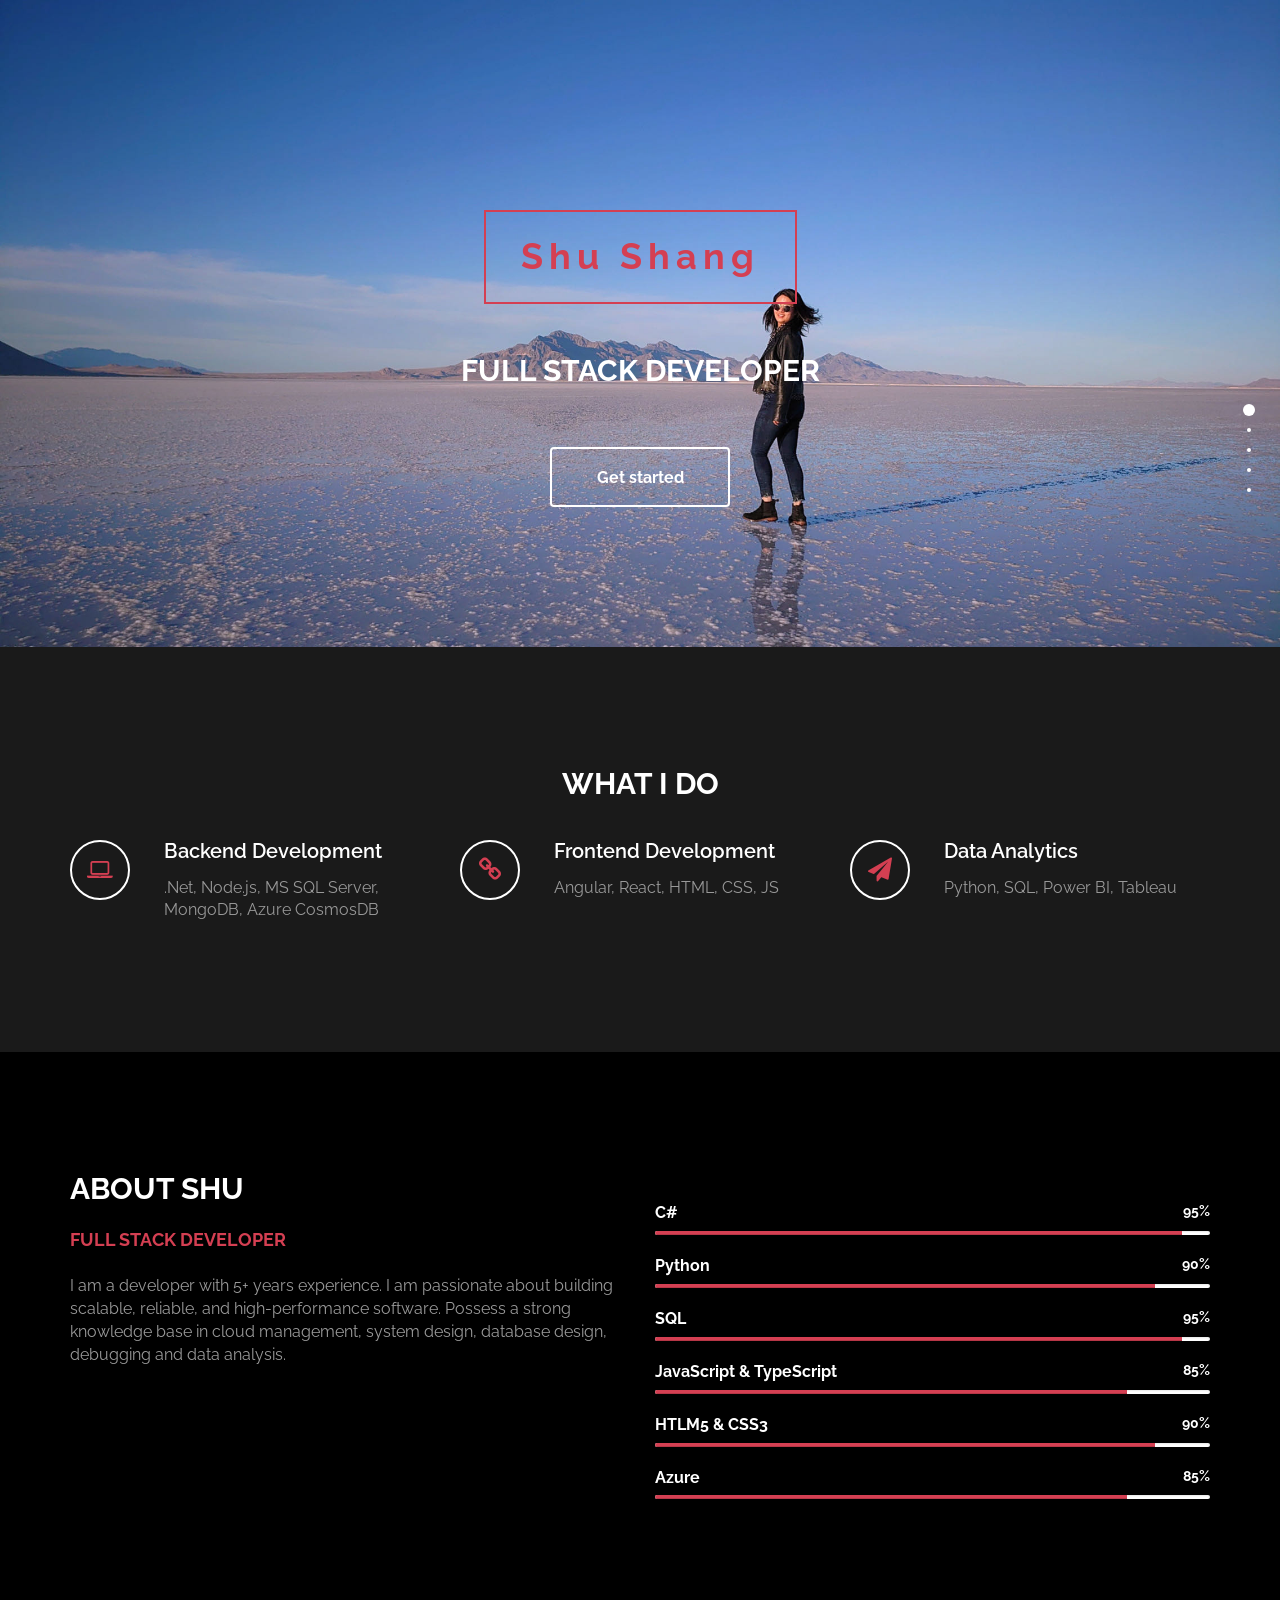
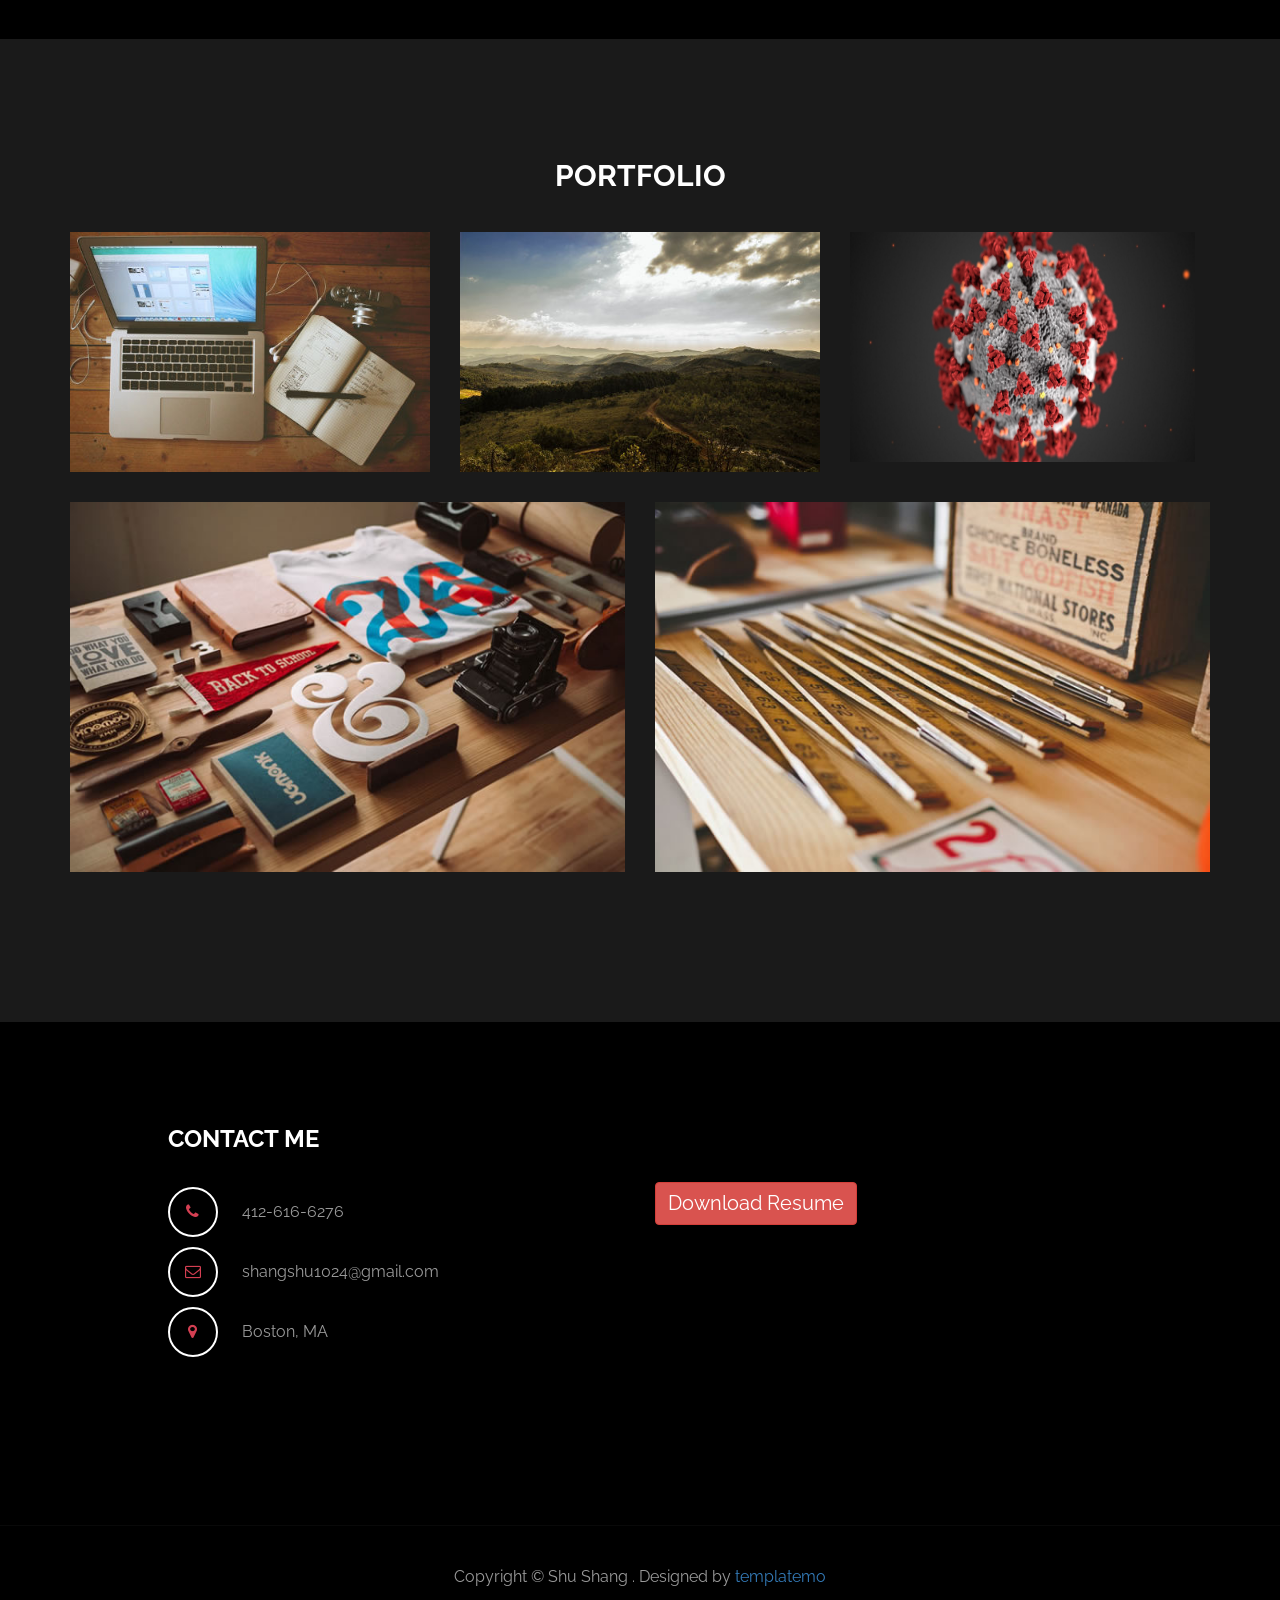
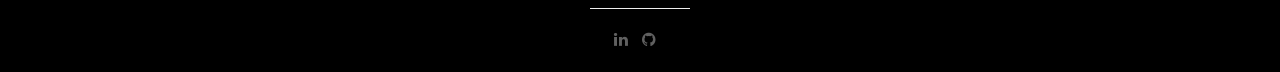
==== index.html @ 58c95263 "update" ====
<!DOCTYPE html>
<html lang="en">
	<head>
		<meta charset="utf-8">

		<title>Shu Shang</title>
		<meta name="keywords" content="">
		<meta name="description" content="">
        <meta name="author" content="templatemo">
        <!-- 
        Lavish HTML CSS Template
        https://templatemo.com/tm-458-lavish
        -->
        
		<meta http-equiv="X-UA-Compatible" content="IE=Edge">
		<meta http-equiv="Content-Type" content="text/html; charset=UTF-8" />
		<meta name="viewport" content="width=device-width, initial-scale=1">

		<!-- animate -->
		<link rel="stylesheet" href="css/animate.min.css">
		<!-- bootstrap -->
		<link rel="stylesheet" href="css/bootstrap.min.css">
		<!-- font-awesome -->
		<link rel="stylesheet" href="css/font-awesome.min.css">
		<!-- google font -->
		<link href='http://fonts.googleapis.com/css?family=Raleway:400,300,700,800' rel='stylesheet' type='text/css'>
		<!-- fullpage -->
		<link rel="stylesheet" href="css/jquery.fullPage.css">
		<!-- custom -->
		<link rel="stylesheet" href="css/templatemo-style.css">

	</head>
	<body>

	<div id="fullpage">

		<!-- start home -->
		<div id="home" class="section">
			<div class="container">
				<div class="row">
					<div class="col-md-2"></div>
					<div class="col-md-8 wow fadeIn" data-wow-delay="0.9s">
						<!-- <h3>Simple and E</h3> -->
						<h1>Shu Shang</h1>
						<h2 class="rotate">FULL STACK DEVELOPER, DATABASE DEVELOPER</h2>
						<!-- <p>Full Stack Developer with 5+ years experience. Possess a strong knowledge base in cloud management, system design, database design, debugging and data analysis.</p> -->
						<a href="#work" class="btn btn-default smoothScroll wow fadeInUp" data-wow-delay="1s">Get started</a>
					</div>
					<div class="col-md-2"></div>
				</div>
			</div>
		</div>
		<!-- end home -->

		<!-- start work -->
		<div id="work" class="section">
			<div class="container">
				<div class="row">
					<div class="col-md-12 wow bounce">
						<h2>WHAT I DO</h2>
					</div>
                </div>  
                
                <div class="row">
					<div class="col-md-4 col-xs-11 wow fadeInUp" data-wow-delay="0.6s">
						<div class="media">
							<div class="media-object media-left">
								<i class="fa fa-laptop"></i>
							</div>
							<div class="media-body">
								<h3 class="media-heading">Backend Development</h3>
								<p>.Net, Node.js, MS SQL Server, MongoDB, Azure CosmosDB</p>
							</div>
						</div>
					</div>
                    
					<div class="col-md-4 col-xs-11 wow fadeInUp" data-wow-delay="0.6s">
						<div class="media">
							<div class="media-object media-left">
								<i class="fa fa-link"></i>
							</div>
							<div class="media-body">
								<h3 class="media-heading">Frontend Development</h3>
								<p>Angular, React, HTML, CSS, JS</p>
							</div>
						</div>
					</div>
                    
					<div class="col-md-4 col-xs-11 wow fadeInUp" data-wow-delay="0.6s">
						<div class="media">
							<div class="media-object media-left">
								<i class="fa fa-paper-plane"></i>
							</div>
							<div class="media-body">
								<h3 class="media-heading">Data Analytics</h3>
								<p>Python, SQL, Power BI, Tableau</p>
							</div>
						</div>
					</div>
                    
				</div>
			</div>
		</div>
		<!-- end work -->

		<!-- start about -->
		<div id="about" class="section">
			<div class="container">
				<div class="row">
					<div class="col-md-6 col-xs-11 wow fadeInLeft" data-wow-delay="0.9s">
						<h2>ABOUT SHU</h2>
						<h4>FULL STACK DEVELOPER</h4>
						<p>I am a developer with 5+ years experience. I am passionate about building scalable, reliable, and high-performance software. Possess a strong knowledge base in cloud management, system design, database design, debugging and data analysis.</p>
						
					</div>
					<div class="col-md-6 col-xs-11 wow fadeInRight" data-wow-delay="0.9s">
						<span class="text-top">C# <small>95%</small></span>
							<div class="progress">
								<div class="progress-bar progress-bar-danger" role="progressbar" aria-valuenow="60" aria-valuemin="0" aria-valuemax="100" style="width: 95%;"></div>
							</div>
						<span>Python <small>90%</small></span>
							<div class="progress">
								<div class="progress-bar progress-bar-danger" role="progressbar" aria-valuenow="80" aria-valuemin="0" aria-valuemax="100" style="width: 90%;"></div>
							</div>
						<span>SQL <small>95%</small></span>
							<div class="progress">
								<div class="progress-bar progress-bar-danger" role="progressbar" aria-valuenow="60" aria-valuemin="0" aria-valuemax="100" style="width: 95%;"></div>
							</div>
						<span>JavaScript &AMP; TypeScript<small>85%</small></span>
						<div class="progress">
							<div class="progress-bar progress-bar-danger" role="progressbar" aria-valuenow="60" aria-valuemin="0" aria-valuemax="100" style="width: 85%;"></div>
						</div>
						<span>HTLM5 &AMP; CSS3 <small>90%</small></span>
							<div class="progress">
								<div class="progress-bar progress-bar-danger" role="progressbar" aria-valuenow="60" aria-valuemin="0" aria-valuemax="100" style="width: 90%;"></div>
							</div>
						<span>Azure <small>85%</small></span>
						<div class="progress">
							<div class="progress-bar progress-bar-danger" role="progressbar" aria-valuenow="60" aria-valuemin="0" aria-valuemax="100" style="width: 85%;"></div>
						</div>
					</div>
				</div>
			</div>
		</div>
		<!-- end about -->

		<!-- start portfolio -->
		<div id="portfolio" class="section">
		<div class="container">
			<div class="row">
				<div class="col-md-12">
					<h2 class="wow bounce">PORTFOLIO</h2>
				</div>
				<div class="col-md-4 col-xs-6 wow fadeIn" data-wow-delay="0.6s">
					<div class="portfolio-thumb">
						<img src="images/portfolio-img2.jpg" class="img-responsive" alt="portfolio img">
							<div class="portfolio-overlay">
								<h4>Food Order App</h4>
								<p class="des" style="color:black">A food order app for customers to order food and admins to process order.</p>
								<p class="des" style="color:black">Tech Stack: React, Express.js, MongoDB, Node.js, Azure</p>
								<a href="https://mango-stone-06196b30f.5.azurestaticapps.net" class="btn btn-default" target="_blank">Client</a>
								<a href="https://happy-smoke-05167d10f.5.azurestaticapps.net/" class="btn btn-default" target="_blank">Admin</a>
							</div>
					</div>
				</div>
				<div class="col-md-4 col-xs-6 wow fadeIn" data-wow-delay="0.6s">
					<div class="portfolio-thumb">
						<img src="images/portfolio-img1.jpg" class="img-responsive" alt="portfolio img">
							<div class="portfolio-overlay">
								<h4>Sales Management System</h4>
								<p class="des" style="color:black">A sales management portal helps you to manage customers, products and sales. </p>
								<p class="des" style="color:black">Tech Stack: React, Express.js, MongoDB, Node.js, Azure</p>
								<a href="https://witty-island-07597720f.5.azurestaticapps.net" class="btn btn-default" target="_blank">See details</a>
							</div>
					</div>
				</div>
	
				 <div class="col-md-4 col-xs-6 wow fadeIn" data-wow-delay="0.6s">
					<div class="portfolio-thumb">
						<img src="images/Covid-19.jpeg" class="img-responsive covid" alt="portfolio img">
							<div class="portfolio-overlay">
								<h4>Covid Data Tracker</h4>
								<p class="des" style="color:black">Tools: PowerBI, <a style="color:aqua" href="https://github.com/datasets/covid-19">Data Source</a></p>
								<a href="./Covid-19.html" class="btn btn-default" target="_blank">See details</a>
							</div>
					</div>
				</div>
				<div class="col-md-6 col-xs-6 wow fadeIn" data-wow-delay="0.6s">
					<div class="portfolio-thumb">
						<img src="images/portfolio-img4.jpg" class="img-responsive" alt="portfolio img">
							<div class="portfolio-overlay">
								<h4>Air Quality</h4>
								<p class="des" style="color:black">Using JavaScript to create choropleth map to show air quality in different states</p>
								<a href="./AQI.html" class="btn btn-default" target="_blank">See details</a>
							</div>
					</div>
				</div>
				<div class="col-md-6 col-xs-6 wow fadeIn" data-wow-delay="0.6s">
					<div class="portfolio-thumb">
						<img src="images/portfolio-img5.jpg" class="img-responsive" alt="portfolio img">
							<div class="portfolio-overlay">
								<h4>Other Projects</h4>
								<p class="des" style="color:black">Other projects I do at my free time</p>
								<a href="https://github.com/sshang1995" class="btn btn-default" target="_blank">See details</a>
							</div>
					</div>
				</div>
			</div>
		</div>
	</div>
	<!-- end portfolio -->

		<!-- start contact -->
		<div id="contact" class="section">
			<div class="container">
				<div class="row">
					<div class="col-lg-5 col-lg-offset-1 col-md-6 wow fadeInUp" data-wow-delay="0.6s">
						<address>
							<p class="contact-title">CONTACT ME</p>
							<p><i class="fa fa-phone"></i> 412-616-6276</p>
							<p><i class="fa fa-envelope-o"></i> shangshu1024@gmail.com</p>
							<p><i class="fa fa-map-marker"></i> Boston, MA</p>
						</address>
					</div>
					<div class="col-lg-6 col-md-6 col-xs-10 wow fadeInUp" data-wow-delay="0.6s">
						
						<a href="/images/ShuResume2024.pdf" class="btn btn-danger resume" target="_blank">Download Resume</a>
						
						<!-- <a href="/images/myw3schoolsimage.jpg" download="w3logo"></a> -->
						<!-- <form role="form" method="post" action="#">
							<input name="name" type="text" class="form-control" id="name" placeholder="Your Name">
							<input name="email" type="email" class="form-control" id="email" placeholder="Your Email">
							<textarea name="message" rows="5" class="form-control" id="message" placeholder="Your Message"></textarea>
							<input name="send" type="submit" class="form-control" id="send" value="SEND ME">
						</form> -->
					</div>
					<div class="col-md-1 col-sm-1"></div>
				</div>
			</div>
		</div>
		<!-- end contact -->

		<!-- start footer -->
		<footer>
			<div class="container">
				<div class="row">
					<div class="col-md-12 wow fadeIn" data-wow-delay="0.9s">
						<p>Copyright &copy; Shu Shang
                        
                        . Designed by <a rel="nofollow noopener" href="https://templatemo.com">templatemo</a></p>
						<hr>
						<ul class="social-icon">
							<li><a href="https://www.linkedin.com/in/shu-shang/" class="fa fa-linkedin"></a></li>
							<li><a href="https://github.com/sshang1995" class="fa fa-github"></a></li>
					
						</ul>
					</div>
				</div>
			</div>
		</footer>
		<!-- end footer -->

	</div>

		<!-- jQuery -->
		<script src="js/jquery.js"></script>
		<!-- bootstrap -->
		<script src="js/bootstrap.min.js"></script>
		<!-- fullpage -->
		<script src="js/jquery.fullPage.js"></script>
		<!-- smoothScroll -->
		<script src="js/smoothscroll.js"></script>
		<!-- wow -->
		<script src="js/wow.min.js"></script>
		<!-- text rotater -->
		<script src="js/jquery.simple-text-rotator.js"></script>
		<!-- custom -->
		<script src="js/custom.js"></script>

	</body>
</html>
---- css/templatemo-style.css ----
/*

Lavish HTML CSS Template

https://templatemo.com/tm-458-lavish
		
*/

body
{
	background: #000000;
	color: #999;
	font-family: 'Raleway', sans-serif;
	font-size: 16px;
	font-weight: 400;
}

/* start all section */
#home,
#home .fp-slide,
#home .fp-tableCell,

#work,
#work .fp-slide,
#work .fp-tableCell,

#about,
#about .fp-slide,
#about .fp-tableCell,

#contact,
#contact .fp-slide,
#contact .fp-tableCell,

#portfolio,
#portfolio .fp-slide,
#portfolio .fp-tableCell,

footer,
footer .fp-slide,
footer .fp-tableCell
{
    height: auto !important;
}

/* end all section */

/* start all heading */
h1,h2,h3,h4,h5
    {
        color: #ffffff;
        font-weight: bold;
    }
/* end all heading */

/* start all section */
#work, #about, #portfolio, #contact
    {
        padding-top: 100px;
        padding-bottom: 120px;
    }
/* end all section */

.resume{
    font-size:20px;
    margin-top:60px;
}
/* start simpletextrotator */
.rotating {
  display: inline-block;
  -webkit-transform-style: preserve-3d;
  -moz-transform-style: preserve-3d;
  -ms-transform-style: preserve-3d;
  -o-transform-style: preserve-3d;
  transform-style: preserve-3d;
  -webkit-transform: rotateX(0) rotateY(0) rotateZ(0);
  -moz-transform: rotateX(0) rotateY(0) rotateZ(0);
  -ms-transform: rotateX(0) rotateY(0) rotateZ(0);
  -o-transform: rotateX(0) rotateY(0) rotateZ(0);
  transform: rotateX(0) rotateY(0) rotateZ(0);
  -webkit-transition: 0.5s;
  -moz-transition: 0.5s;
  -ms-transition: 0.5s;
  -o-transition: 0.5s;
  transition: 0.5s;
  -webkit-transform-origin-x: 50%;
}

.rotating.flip {
  position: relative;
}

.rotating .front, .rotating .back {
  left: 0;
  top: 0;
  -webkit-backface-visibility: hidden;
  -moz-backface-visibility: hidden;
  -ms-backface-visibility: hidden;
  -o-backface-visibility: hidden;
  backface-visibility: hidden;
}

.rotating .front {
  position: absolute;
  display: inline-block;
  -webkit-transform: translate3d(0,0,1px);
  -moz-transform: translate3d(0,0,1px);
  -ms-transform: translate3d(0,0,1px);
  -o-transform: translate3d(0,0,1px);
  transform: translate3d(0,0,1px);
}

.rotating.flip .front {
  z-index: 1;
}

.rotating .back {
  display: block;
  opacity: 0;
}

.rotating.spin {
  -webkit-transform: rotate(360deg) scale(0);
  -moz-transform: rotate(360deg) scale(0);
  -ms-transform: rotate(360deg) scale(0);
  -o-transform: rotate(360deg) scale(0);
  transform: rotate(360deg) scale(0);
}

.rotating.flip .back {
  z-index: 2;
  display: block;
  opacity: 1;
  
  -webkit-transform: rotateY(180deg) translate3d(0,0,0);
  -moz-transform: rotateY(180deg) translate3d(0,0,0);
  -ms-transform: rotateY(180deg) translate3d(0,0,0);
  -o-transform: rotateY(180deg) translate3d(0,0,0);
  transform: rotateY(180deg) translate3d(0,0,0);
}

.rotating.flip.up .back {
  -webkit-transform: rotateX(180deg) translate3d(0,0,0);
  -moz-transform: rotateX(180deg) translate3d(0,0,0);
  -ms-transform: rotateX(180deg) translate3d(0,0,0);
  -o-transform: rotateX(180deg) translate3d(0,0,0);
  transform: rotateX(180deg) translate3d(0,0,0);
}

.rotating.flip.cube .front {
  -webkit-transform: translate3d(0,0,100px) scale(0.9,0.9);
  -moz-transform: translate3d(0,0,100px) scale(0.85,0.85);
  -ms-transform: translate3d(0,0,100px) scale(0.85,0.85);
  -o-transform: translate3d(0,0,100px) scale(0.85,0.85);
  transform: translate3d(0,0,100px) scale(0.85,0.85);
}

.rotating.flip.cube .back {
  -webkit-transform: rotateY(180deg) translate3d(0,0,100px) scale(0.9,0.9);
  -moz-transform: rotateY(180deg) translate3d(0,0,100px) scale(0.85,0.85);
  -ms-transform: rotateY(180deg) translate3d(0,0,100px) scale(0.85,0.85);
  -o-transform: rotateY(180deg) translate3d(0,0,100px) scale(0.85,0.85);
  transform: rotateY(180deg) translate3d(0,0,100px) scale(0.85,0.85);
}

.rotating.flip.cube.up .back {
  -webkit-transform: rotateX(180deg) translate3d(0,0,100px) scale(0.9,0.9);
  -moz-transform: rotateX(180deg) translate3d(0,0,100px) scale(0.85,0.85);
  -ms-transform: rotateX(180deg) translate3d(0,0,100px) scale(0.85,0.85);
  -o-transform: rotateX(180deg) translate3d(0,0,100px) scale(0.85,0.85);
  transform: rotateX(180deg) translate3d(0,0,100px) scale(0.85,0.85);
}
/* end simpletextrotator */

/* start home */       
#home
	{
        background: url('../images/home-bg.jpg');
        background-size: cover;
        background-repeat: no-repeat;
        padding-top: 180px;
        padding-bottom: 140px;
        text-align: center;
	}

#home h1
    {
        border: 2px solid #D43F52;
        color: #D43F52;
        display: inline-block;
        letter-spacing: 6px;
        padding: 25px 35px;
        margin: 30px 0;
    }
#home h2
    {
        padding-bottom: 10px;
    }
#home .btn
    {
        background: transparent;
        border: 2px solid #ffffff;
        color: #ffffff;
        font-size: 16px;
        font-weight: bold;
        width: 180px;
        height: 60px;
        margin-top: 40px;
        padding-top: 18px;
        transition: all 0.4s ease-in-out;
    }
#home .btn:hover
    {
        background: #D43F52;
        border-color: transparent;
    }
/* end home */

/* start work */
#work
    {
        background: #1a1a1a;
    }
#work h2
    {
        text-align: center;
    }

#work .media
    {
      margin-top: 30px;
    }
	
#work .media .fa
    {
        border: 2px solid #ffffff;
        border-radius: 50%;
        color: #D43F52;
        font-size: 24px;
        margin-right: 24px;
        width: 60px;
        height: 60px;
        line-height: 55px;
        text-align: center;
        vertical-align: middle;
        transition: all 0.4s ease-in;
    }
#work .media .fa:hover
    {
        background: #ffffff;
        cursor: pointer;
    }
#work .media .media-heading
    {
        font-weight: 600;
        font-size: 20px;
        padding-bottom: 10px;
    }
/* end work */

/* start about */
#about h4
    {
        padding: 15px 0;
		color: #D43F52;
    }
#about .progress
    {
        border-radius: 4px;
        background: #ffffff;
        height: 4px;
    }
#about .progress .progress-bar-danger
    {
        background: #D43F52;
    }
#about .text-top
    {
        padding-top: 50px;
    }
#about span
    {
        color: #ffffff;
        font-weight: bold;
        display: block;
        padding-bottom: 6px;
    }
#about small
    {
        font-weight: bold;
        float: right;
    }
/* end about */

/* start portfolio */
#portfolio
    {
        background: #1a1a1a;
        text-align: center;
    }
#portfolio h2
    {
        padding-bottom: 30px;
    }
#portfolio .portfolio-thumb
    {
        overflow: hidden;
        position: relative;
        margin-bottom: 30px;
    }
#portfolio .portfolio-thumb .portfolio-overlay
    {
        background: #D43F52;
        top: 0;
        left: 0;
        right: 0;
        bottom: 0;
        opacity: 0;
        width: 100%;
        height: 100%;
        position: absolute;
        padding-top: 10px;
        transition: all 0.4s ease-in-out;
    }
#portfolio .portfolio-thumb:hover .portfolio-overlay
    {
        cursor: pointer;
        opacity: 0.8;
        transform: scale(0.9);
    }

.portfolio-overlay p{
    width:90%;
    margin-left:5%;
}   
/* end portfolio */

/* start contact */

#contact address
    {
      padding-bottom: 18px;
    }
	
#contact .contact-title
    {
		font-size: 24px;
		font-weight: bold;
        padding-bottom: 20px;
		color: #ffffff;
    }
#contact .fa
    {
        border: 2px solid #ffffff;
        border-radius: 50%;
        color: #D43F52;
        width: 50px;
        height: 50px;
        line-height: 45px;
        text-align: center;
        margin-right: 20px;
    }
#contact .form-control
    {
        background: transparent;
        border: 2px solid #999;
        border-radius: 0;
        box-shadow: none;
        color: #ffffff;
        margin-bottom: 20px;
    }
#contact input
    {
        height: 50px;
    }
#contact input[type="submit"]
    {
        background: #D43F52;
        border: 2px solid transparent;
        color: #ffffff;
        font-weight: bold;
        transition: all 0.4s ease-in-out;
    }
#contact input[type="submit"]:hover
    {
        background: #ffffff;
        color: #D43F52;
    }
/* end contact */

/* start footer */
footer
    {
        border-top: 1px solid #090909;
        text-align: center;
        padding-top: 40px;
        padding-bottom: 20px;
    }
footer hr
    {
        width: 100px;
    }
/* end footer */

/* start social icon */
.social-icon
    {
        position: relative;
        padding: 0;
        margin: 0;
    }
.social-icon li
    {
        display: inline-block;
        list-style: none;
    }
.social-icon li a
    {
        border-radius: 50%;
        color: #606060;
        text-decoration: none;
        transition: all 0.4s ease-in-out;
        text-align: center;
        margin-right: 10px;
    }
.social-icon li a:hover
    {
        color: #D43F52;
    }


.covid{
    width:345px;
    height:230px;  
}

@media(max-width: 1024px){
 #home{
    background: url('../images/home-bg.jpg');
    background-size:contain;
    text-align: center;
    background-repeat: no-repeat;
} 
.covid{
    width:auto;
    height:auto;  
}
.des{
    display: none;
}
}

/* end social icon */
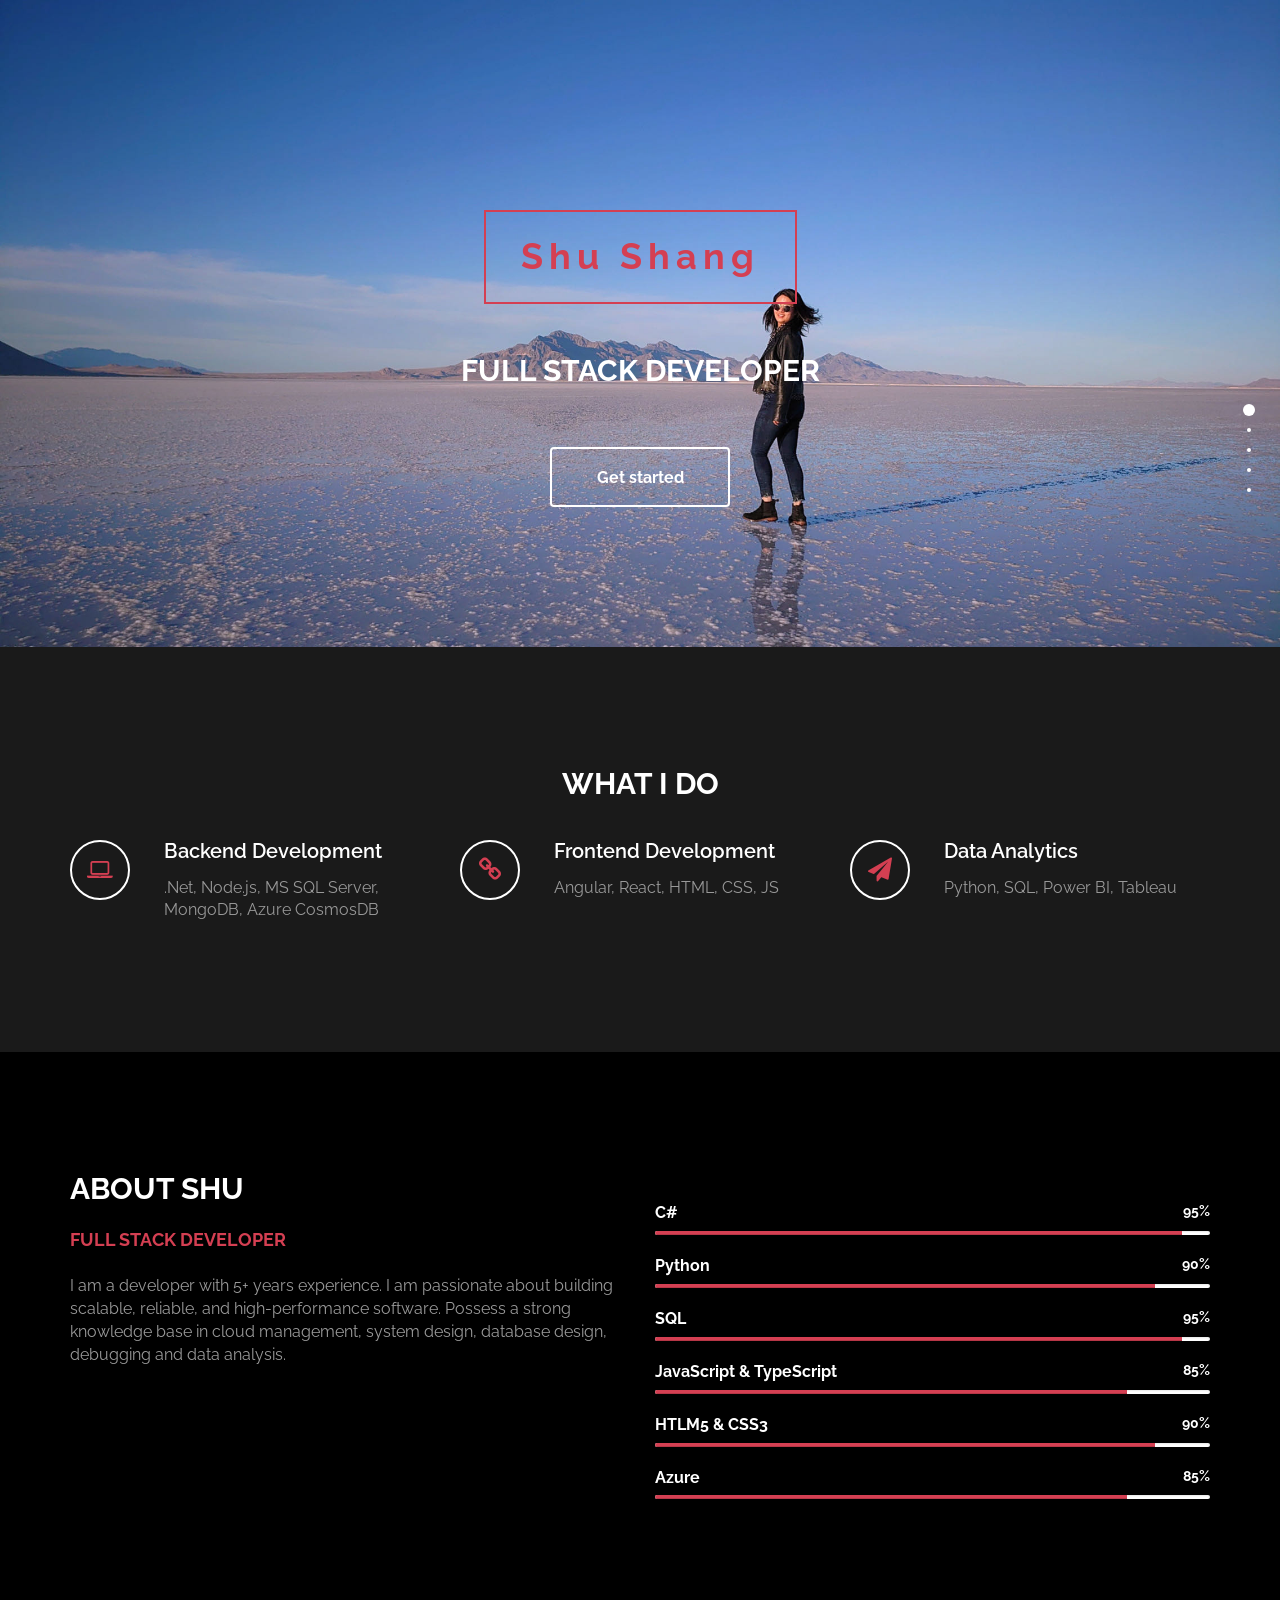
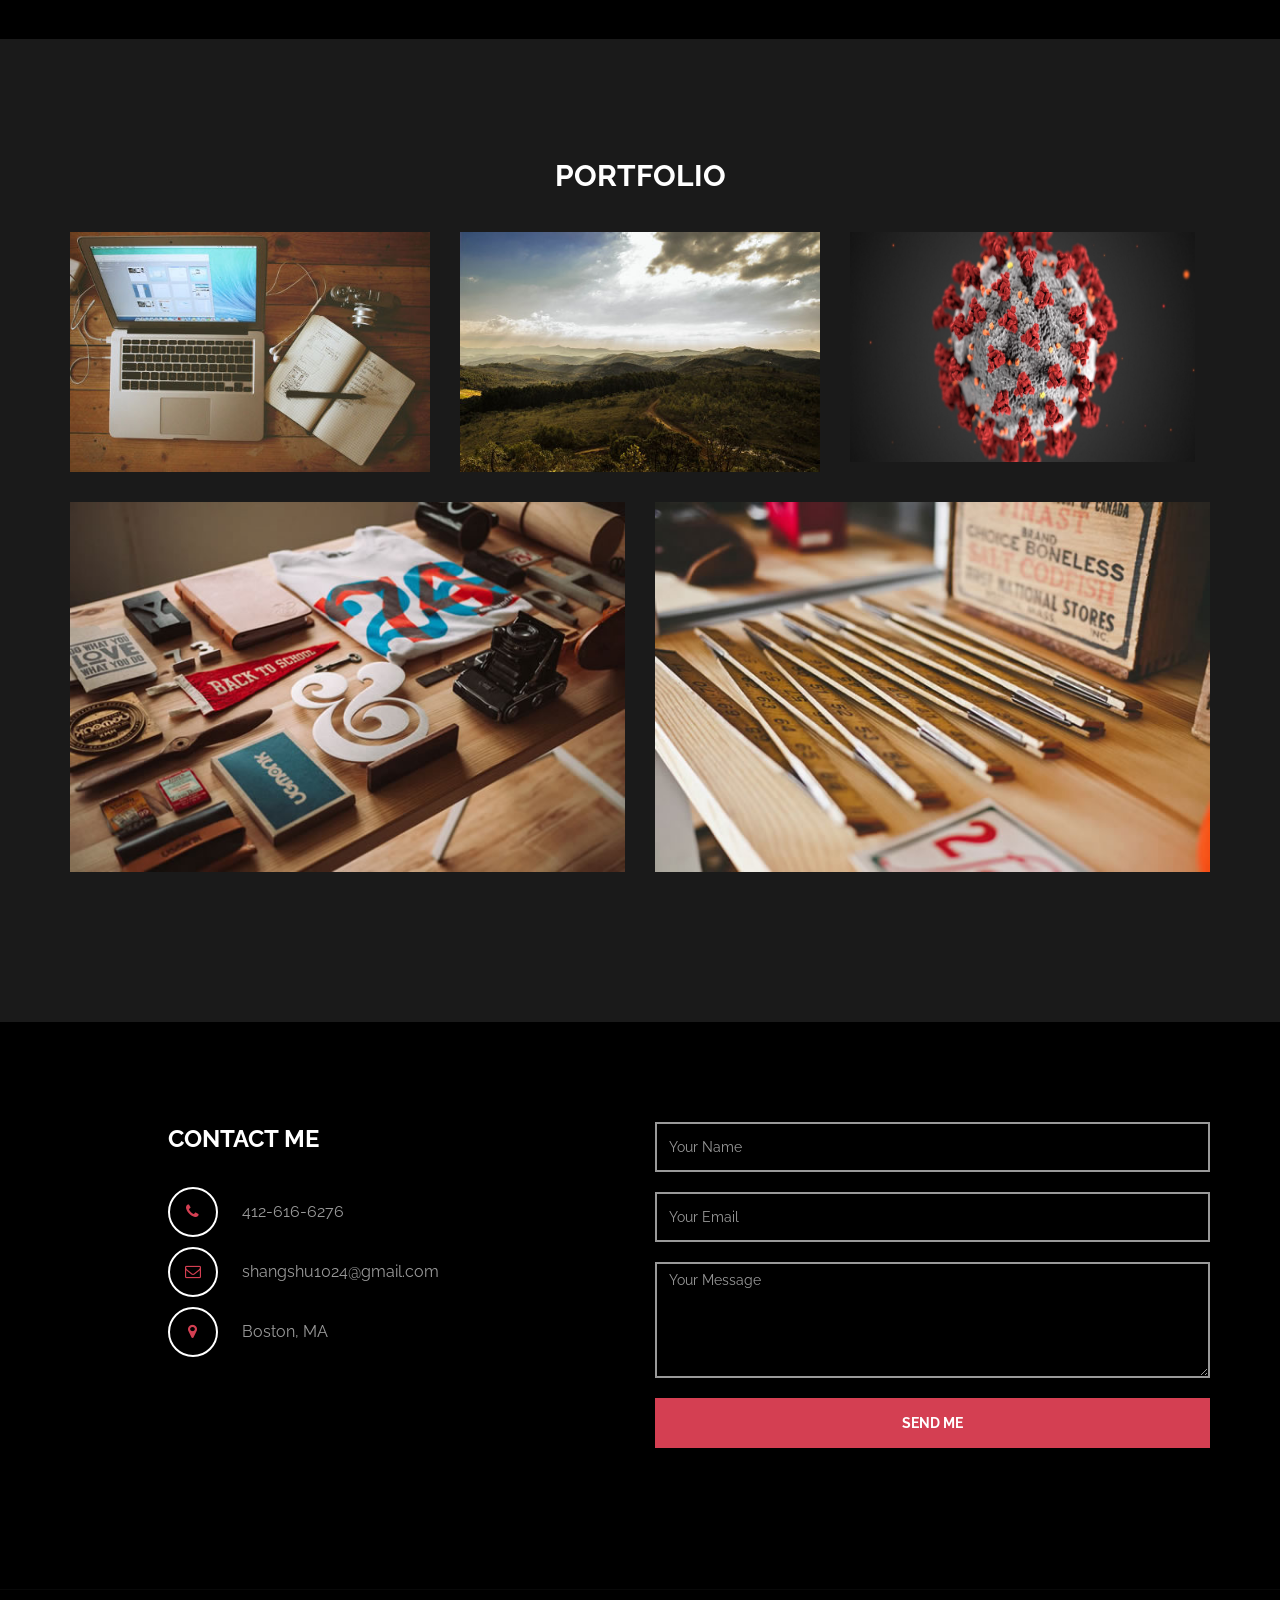
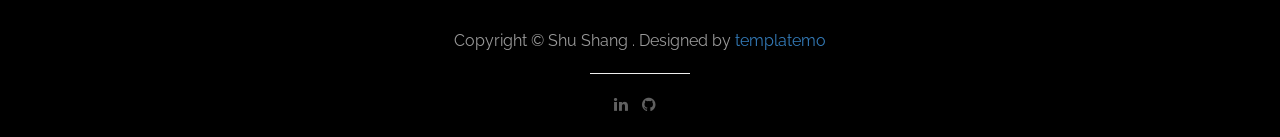
==== commit b3eeb133: "update" ====
--- a/index.html
+++ b/index.html
@@ -224,15 +224,15 @@
 					</div>
 					<div class="col-lg-6 col-md-6 col-xs-10 wow fadeInUp" data-wow-delay="0.6s">
 						
-						<a href="/images/ShuResume2024.pdf" class="btn btn-danger resume" target="_blank">Download Resume</a>
-						
-						<!-- <a href="/images/myw3schoolsimage.jpg" download="w3logo"></a> -->
-						<!-- <form role="form" method="post" action="#">
+						<!-- <a href="/images/ShuResume2024.pdf" class="btn btn-danger resume" target="_blank">Download Resume</a> -->
+						
+						
+						<form role="form" method="post" action="#">
 							<input name="name" type="text" class="form-control" id="name" placeholder="Your Name">
 							<input name="email" type="email" class="form-control" id="email" placeholder="Your Email">
 							<textarea name="message" rows="5" class="form-control" id="message" placeholder="Your Message"></textarea>
 							<input name="send" type="submit" class="form-control" id="send" value="SEND ME">
-						</form> -->
+						</form>
 					</div>
 					<div class="col-md-1 col-sm-1"></div>
 				</div>
--- a/css/templatemo-style.css
+++ b/css/templatemo-style.css
@@ -435,12 +435,7 @@
 }
 
 @media(max-width: 1024px){
- #home{
-    background: url('../images/home-bg.jpg');
-    background-size:contain;
-    text-align: center;
-    background-repeat: no-repeat;
-} 
+ 
 .covid{
     width:auto;
     height:auto;  
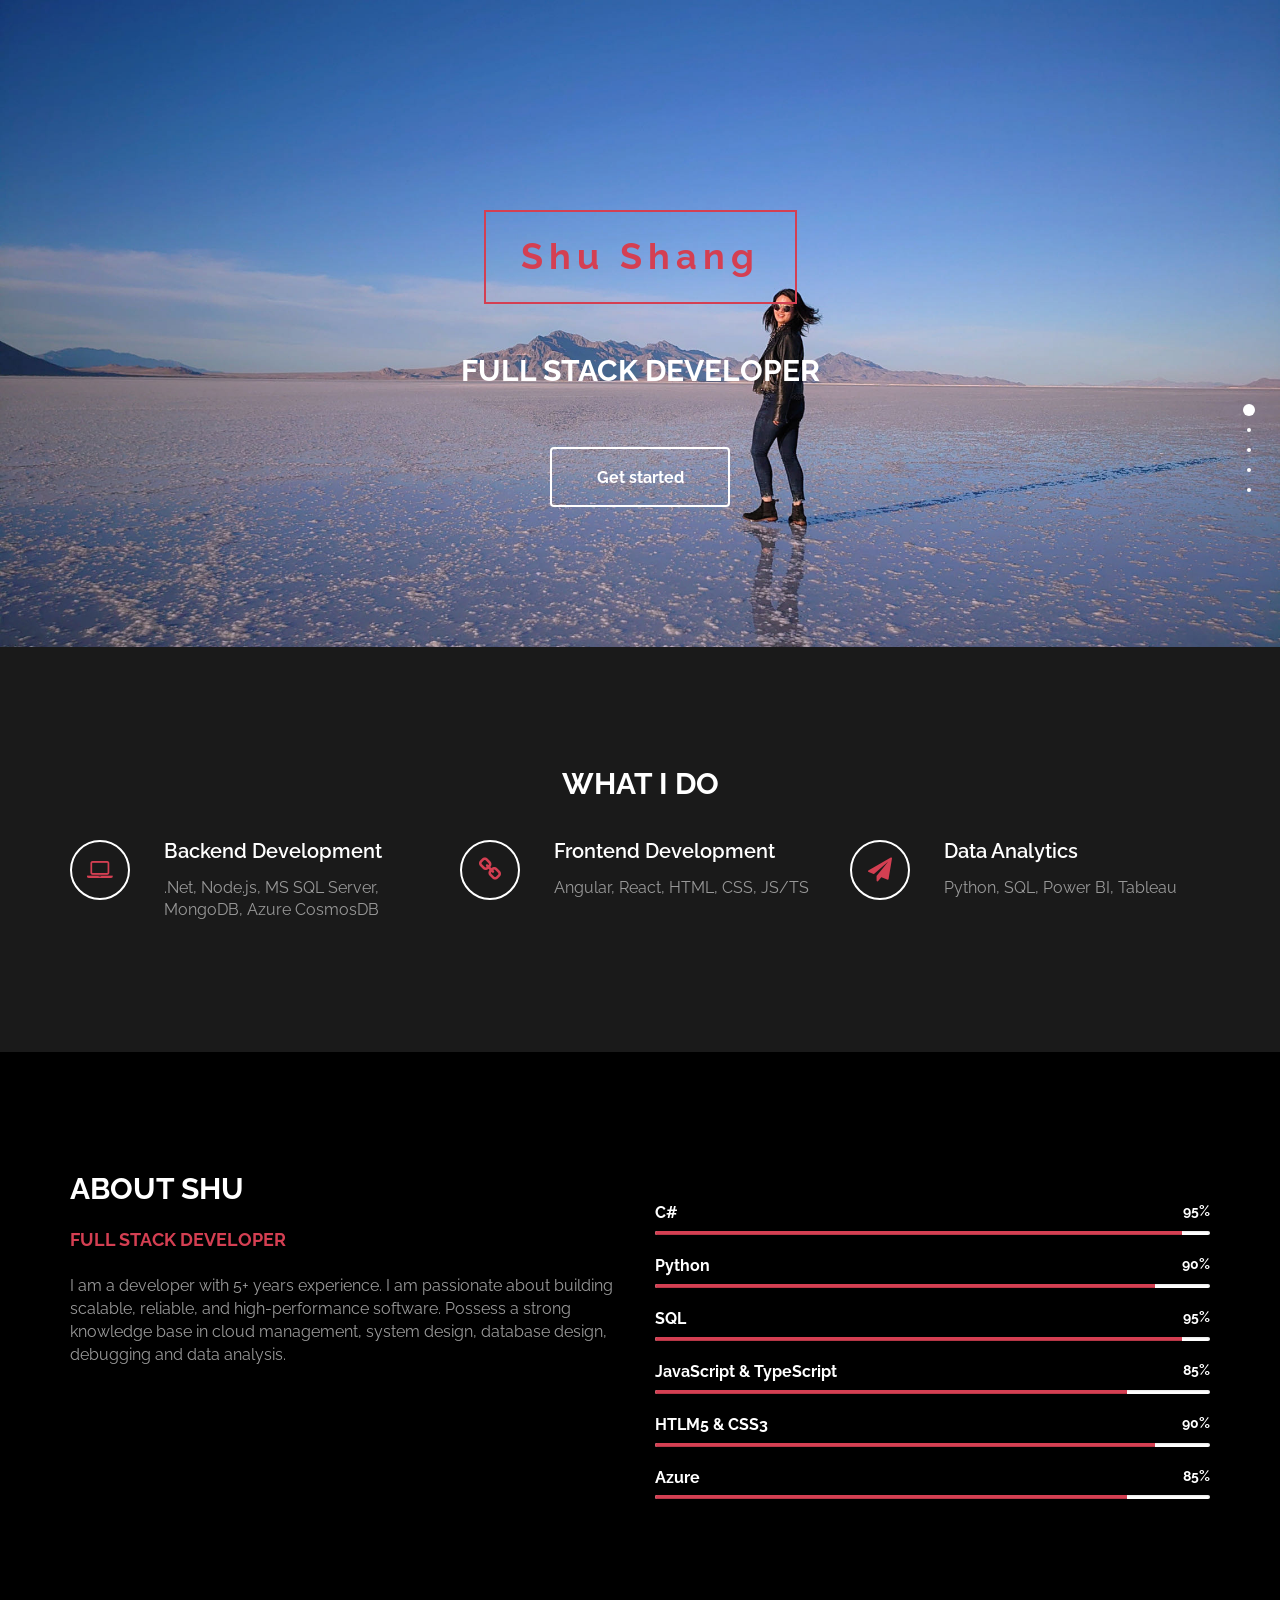
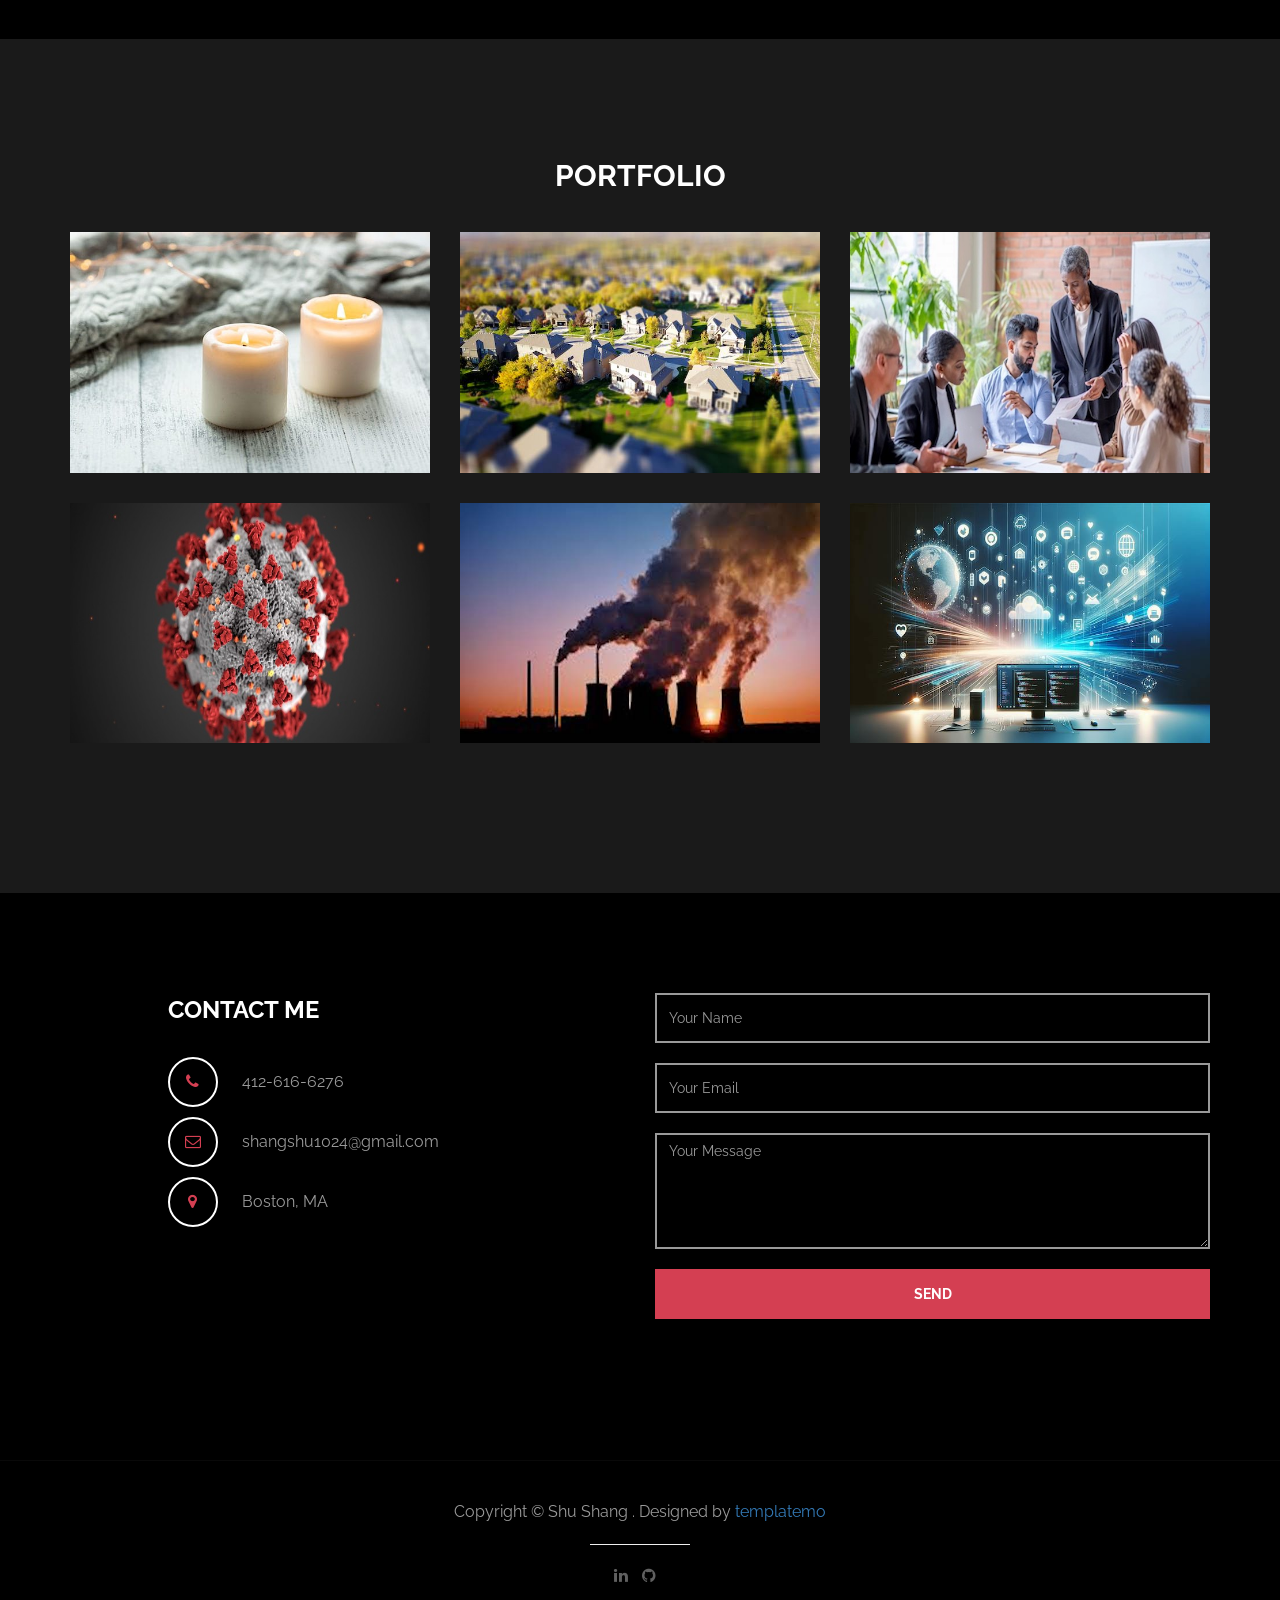
==== commit 000fc700: "update contact form and images" ====
--- a/index.html
+++ b/index.html
@@ -42,7 +42,7 @@
 					<div class="col-md-8 wow fadeIn" data-wow-delay="0.9s">
 						<!-- <h3>Simple and E</h3> -->
 						<h1>Shu Shang</h1>
-						<h2 class="rotate">FULL STACK DEVELOPER, DATABASE DEVELOPER</h2>
+						<h2 class="rotate">FULL STACK DEVELOPER, DATA ANALYST</h2>
 						<!-- <p>Full Stack Developer with 5+ years experience. Possess a strong knowledge base in cloud management, system design, database design, debugging and data analysis.</p> -->
 						<a href="#work" class="btn btn-default smoothScroll wow fadeInUp" data-wow-delay="1s">Get started</a>
 					</div>
@@ -81,7 +81,7 @@
 							</div>
 							<div class="media-body">
 								<h3 class="media-heading">Frontend Development</h3>
-								<p>Angular, React, HTML, CSS, JS</p>
+								<p>Angular, React, HTML, CSS, JS/TS</p>
 							</div>
 						</div>
 					</div>
@@ -153,19 +153,31 @@
 				</div>
 				<div class="col-md-4 col-xs-6 wow fadeIn" data-wow-delay="0.6s">
 					<div class="portfolio-thumb">
-						<img src="images/portfolio-img2.jpg" class="img-responsive" alt="portfolio img">
-							<div class="portfolio-overlay">
-								<h4>Food Order App</h4>
-								<p class="des" style="color:black">A food order app for customers to order food and admins to process order.</p>
-								<p class="des" style="color:black">Tech Stack: React, Express.js, MongoDB, Node.js, Azure</p>
-								<a href="https://mango-stone-06196b30f.5.azurestaticapps.net" class="btn btn-default" target="_blank">Client</a>
-								<a href="https://happy-smoke-05167d10f.5.azurestaticapps.net/" class="btn btn-default" target="_blank">Admin</a>
-							</div>
-					</div>
-				</div>
-				<div class="col-md-4 col-xs-6 wow fadeIn" data-wow-delay="0.6s">
-					<div class="portfolio-thumb">
-						<img src="images/portfolio-img1.jpg" class="img-responsive" alt="portfolio img">
+						<img src="images/candle.jpg" class="img-responsive" alt="portfolio img">
+							<div class="portfolio-overlay">
+								<h4>Candle App</h4>
+								<p class="des" style="color:black">An app for customers to order candles</p>
+								<p class="des" style="color:black">Tech Stack: React, Express.js, MongoDB, Node.js, Linux, Nginx</p>
+								<a href="https://lightupcandle.com/" class="btn btn-default" target="_blank">See details</a>
+				
+							</div>
+					</div>
+				</div>
+				<div class="col-md-4 col-xs-6 wow fadeIn" data-wow-delay="0.6s">
+					<div class="portfolio-thumb">
+						<img src="images/realestate.jpg" class="img-responsive" alt="portfolio img">
+							<div class="portfolio-overlay">
+								<h4>Real estate website</h4>
+								<p class="des" style="color:black">A website for real estate business</p>
+								<p class="des" style="color:black">Tech Stack: React, Azure, Motion animation, Tailwind CSS</p>
+								<a href="https://white-coast-07e7a550f.4.azurestaticapps.net/" class="btn btn-default" target="_blank">See details</a>
+				
+							</div>
+					</div>
+				</div>
+				<div class="col-md-4 col-xs-6 wow fadeIn" data-wow-delay="0.6s">
+					<div class="portfolio-thumb">
+						<img src="images/sales.jpeg" class="img-responsive" alt="portfolio img">
 							<div class="portfolio-overlay">
 								<h4>Sales Management System</h4>
 								<p class="des" style="color:black">A sales management portal helps you to manage customers, products and sales. </p>
@@ -177,7 +189,8 @@
 	
 				 <div class="col-md-4 col-xs-6 wow fadeIn" data-wow-delay="0.6s">
 					<div class="portfolio-thumb">
-						<img src="images/Covid-19.jpeg" class="img-responsive covid" alt="portfolio img">
+						<img src="images/Covid-19.jpeg" class="img-responsive" alt="portfolio img">
+						<!-- images/Covid-19.jpeg -->
 							<div class="portfolio-overlay">
 								<h4>Covid Data Tracker</h4>
 								<p class="des" style="color:black">Tools: PowerBI, <a style="color:aqua" href="https://github.com/datasets/covid-19">Data Source</a></p>
@@ -185,9 +198,10 @@
 							</div>
 					</div>
 				</div>
-				<div class="col-md-6 col-xs-6 wow fadeIn" data-wow-delay="0.6s">
-					<div class="portfolio-thumb">
-						<img src="images/portfolio-img4.jpg" class="img-responsive" alt="portfolio img">
+
+				<div class="col-md-4 col-xs-6 wow fadeIn" data-wow-delay="0.6s">
+					<div class="portfolio-thumb">
+						<img src="images/air_quality.jpeg" class="img-responsive" alt="portfolio img">
 							<div class="portfolio-overlay">
 								<h4>Air Quality</h4>
 								<p class="des" style="color:black">Using JavaScript to create choropleth map to show air quality in different states</p>
@@ -195,9 +209,9 @@
 							</div>
 					</div>
 				</div>
-				<div class="col-md-6 col-xs-6 wow fadeIn" data-wow-delay="0.6s">
-					<div class="portfolio-thumb">
-						<img src="images/portfolio-img5.jpg" class="img-responsive" alt="portfolio img">
+				<div class="col-md-4 col-xs-6 wow fadeIn" data-wow-delay="0.6s">
+					<div class="portfolio-thumb">
+						<img src="images/projects.jpeg" class="img-responsive" alt="portfolio img">
 							<div class="portfolio-overlay">
 								<h4>Other Projects</h4>
 								<p class="des" style="color:black">Other projects I do at my free time</p>
@@ -227,11 +241,13 @@
 						<!-- <a href="/images/ShuResume2024.pdf" class="btn btn-danger resume" target="_blank">Download Resume</a> -->
 						
 						
-						<form role="form" method="post" action="#">
-							<input name="name" type="text" class="form-control" id="name" placeholder="Your Name">
-							<input name="email" type="email" class="form-control" id="email" placeholder="Your Email">
-							<textarea name="message" rows="5" class="form-control" id="message" placeholder="Your Message"></textarea>
-							<input name="send" type="submit" class="form-control" id="send" value="SEND ME">
+						<!-- <form role="form" method="post" action="#"> -->
+						<form role="form" action="https://api.web3forms.com/submit" method="POST">
+							<input type="hidden" name="access_key" value="b13ece29-f708-4e89-84a4-ec62fc222f3b">
+							<input name="name" type="text" class="form-control" id="name" placeholder="Your Name" required>
+							<input name="email" type="email" class="form-control" id="email" placeholder="Your Email" required>
+							<textarea name="message" rows="5" class="form-control" id="message" placeholder="Your Message" required></textarea>
+							<input name="send" type="submit" class="form-control" id="send" value="SEND">
 						</form>
 					</div>
 					<div class="col-md-1 col-sm-1"></div>
--- a/css/templatemo-style.css
+++ b/css/templatemo-style.css
@@ -304,6 +304,7 @@
     }
 #portfolio .portfolio-thumb
     {
+        height: 100% !important;
         overflow: hidden;
         position: relative;
         margin-bottom: 30px;
@@ -429,17 +430,17 @@
     }
 
 
-.covid{
-    width:345px;
-    height:230px;  
-}
+/* .covid{
+    width:360px;
+    height:240px;  
+} */
 
 @media(max-width: 1024px){
  
-.covid{
+/* .covid{
     width:auto;
     height:auto;  
-}
+} */
 .des{
     display: none;
 }
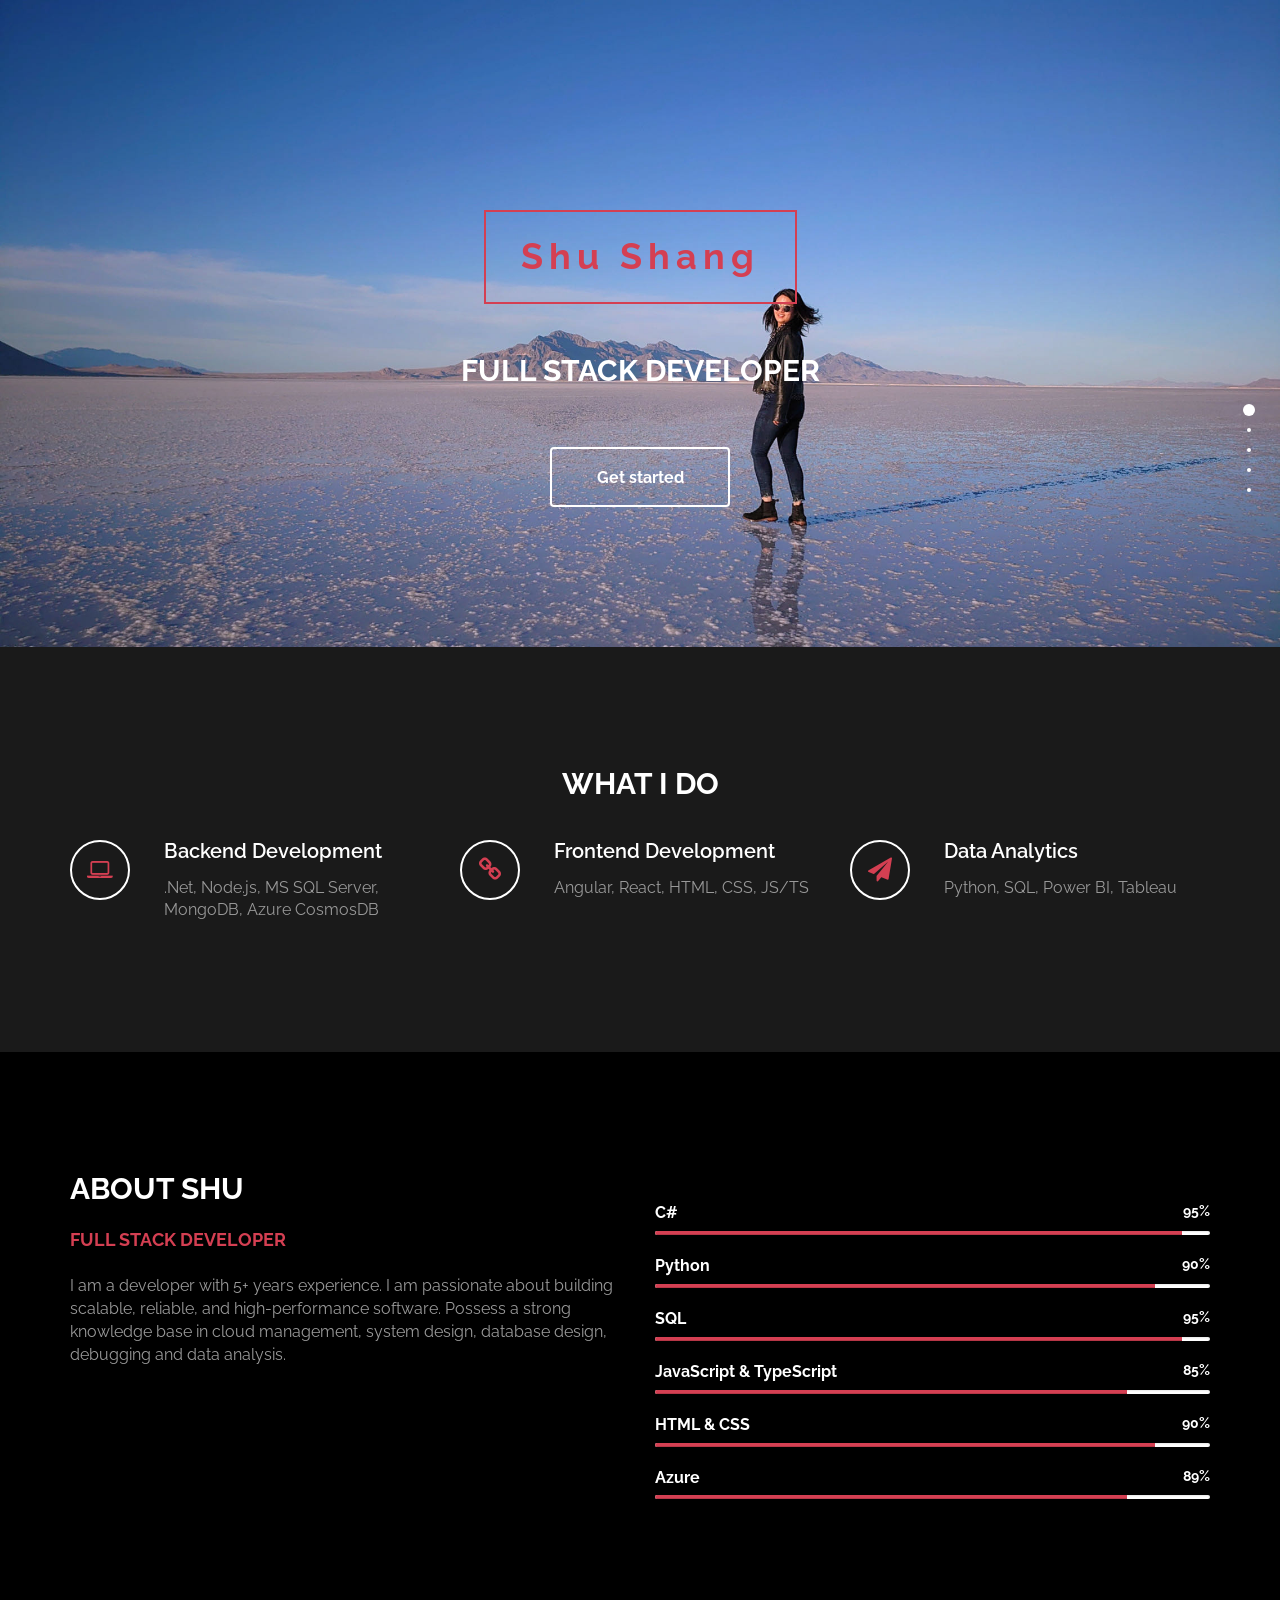
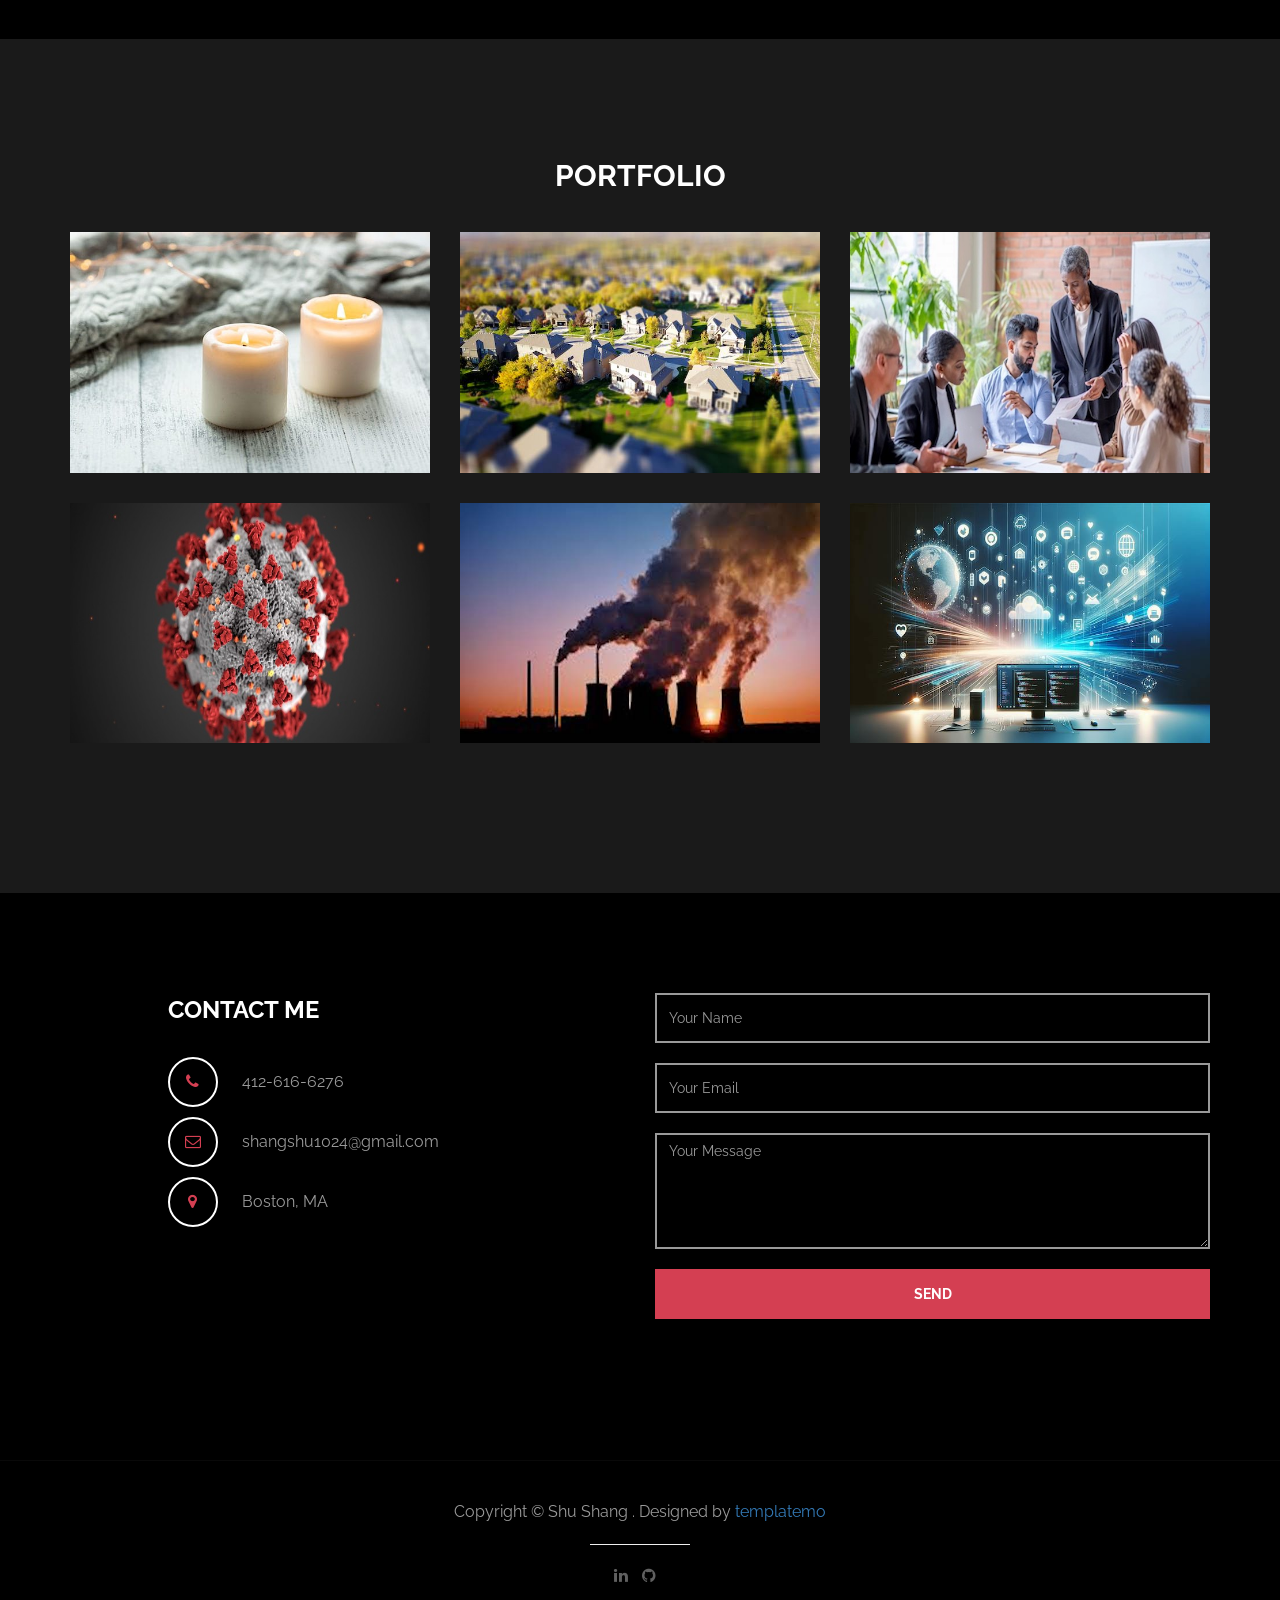
==== commit 80642789: "fix typo" ====
--- a/index.html
+++ b/index.html
@@ -130,11 +130,11 @@
 						<div class="progress">
 							<div class="progress-bar progress-bar-danger" role="progressbar" aria-valuenow="60" aria-valuemin="0" aria-valuemax="100" style="width: 85%;"></div>
 						</div>
-						<span>HTLM5 &AMP; CSS3 <small>90%</small></span>
+						<span>HTML &AMP; CSS <small>90%</small></span>
 							<div class="progress">
 								<div class="progress-bar progress-bar-danger" role="progressbar" aria-valuenow="60" aria-valuemin="0" aria-valuemax="100" style="width: 90%;"></div>
 							</div>
-						<span>Azure <small>85%</small></span>
+						<span>Azure <small>89%</small></span>
 						<div class="progress">
 							<div class="progress-bar progress-bar-danger" role="progressbar" aria-valuenow="60" aria-valuemin="0" aria-valuemax="100" style="width: 85%;"></div>
 						</div>
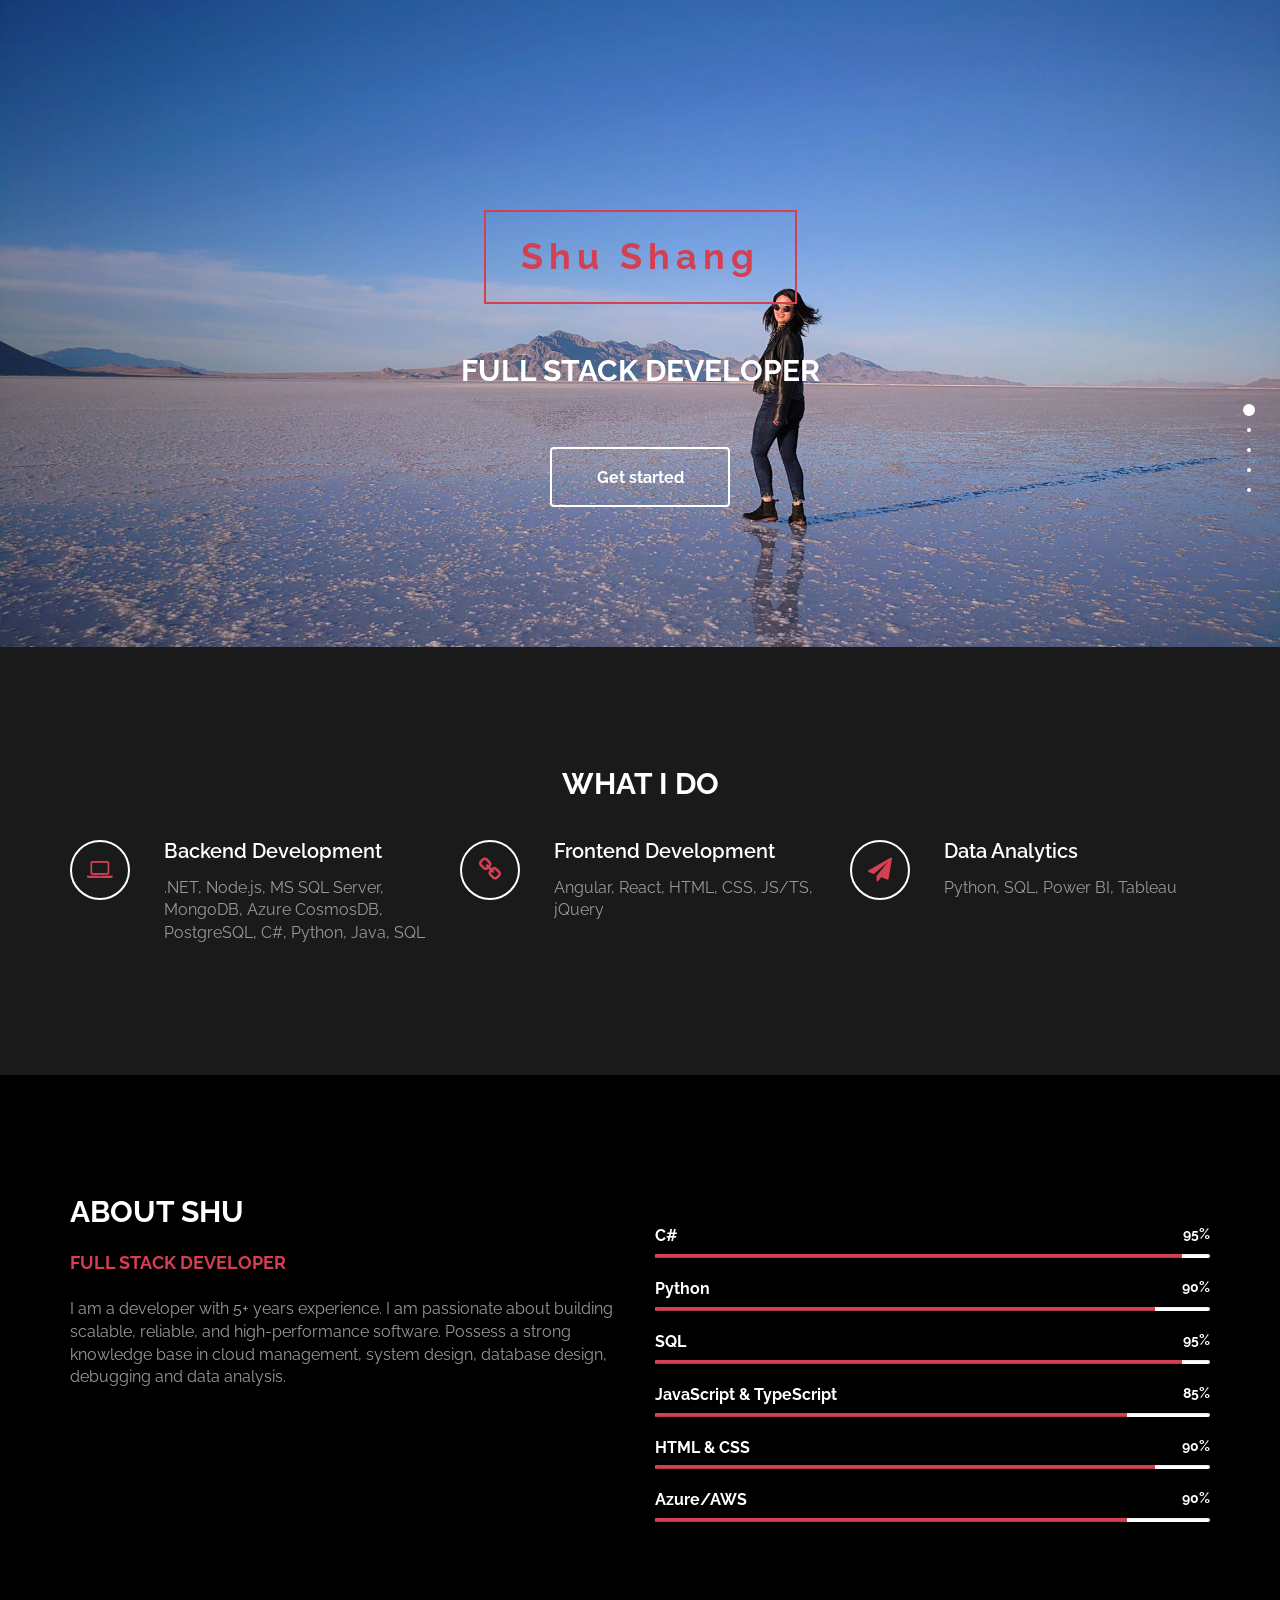
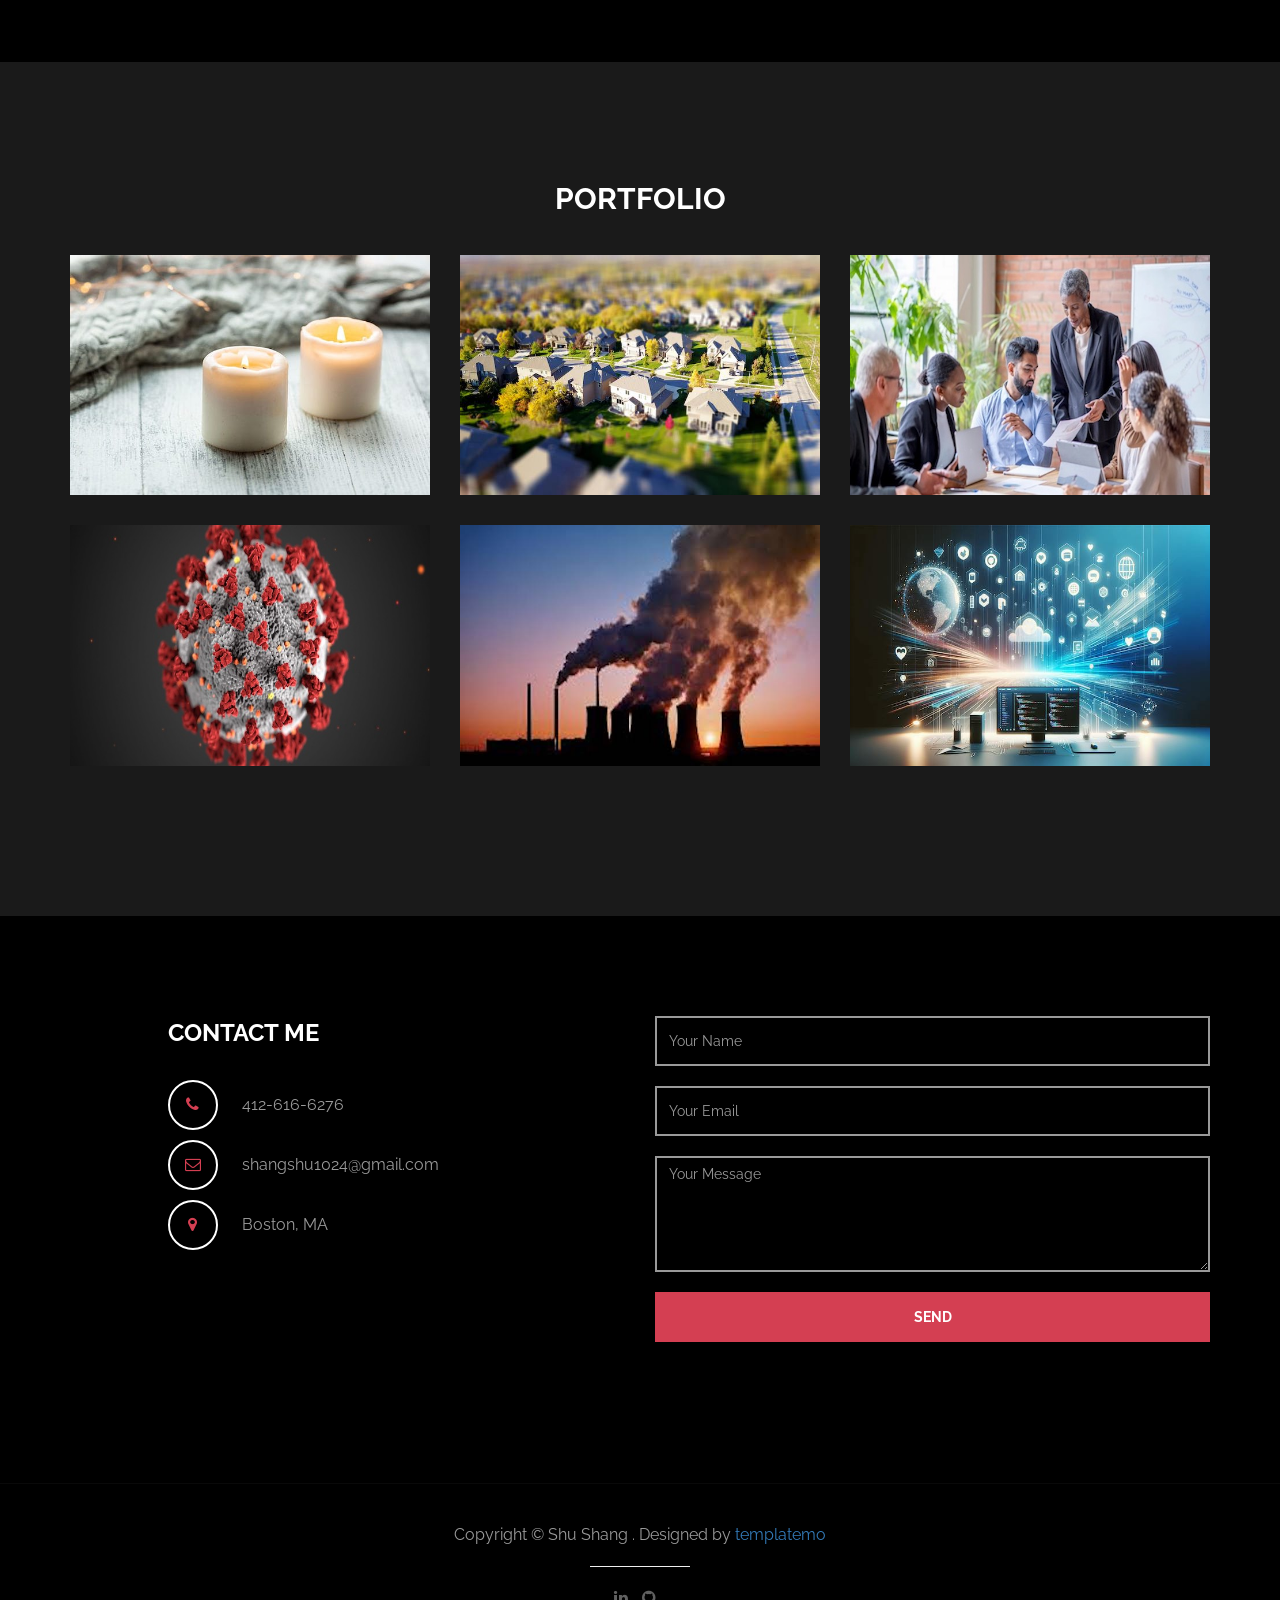
==== commit e1706241: "update skill" ====
--- a/index.html
+++ b/index.html
@@ -42,7 +42,7 @@
 					<div class="col-md-8 wow fadeIn" data-wow-delay="0.9s">
 						<!-- <h3>Simple and E</h3> -->
 						<h1>Shu Shang</h1>
-						<h2 class="rotate">FULL STACK DEVELOPER, DATA ANALYST</h2>
+						<h2 class="rotate title">FULL STACK DEVELOPER, DATA ANALYST</h2>
 						<!-- <p>Full Stack Developer with 5+ years experience. Possess a strong knowledge base in cloud management, system design, database design, debugging and data analysis.</p> -->
 						<a href="#work" class="btn btn-default smoothScroll wow fadeInUp" data-wow-delay="1s">Get started</a>
 					</div>
@@ -69,7 +69,7 @@
 							</div>
 							<div class="media-body">
 								<h3 class="media-heading">Backend Development</h3>
-								<p>.Net, Node.js, MS SQL Server, MongoDB, Azure CosmosDB</p>
+								<p>.NET, Node.js, MS SQL Server, MongoDB, Azure CosmosDB, PostgreSQL, C#, Python, Java, SQL</p>
 							</div>
 						</div>
 					</div>
@@ -81,7 +81,7 @@
 							</div>
 							<div class="media-body">
 								<h3 class="media-heading">Frontend Development</h3>
-								<p>Angular, React, HTML, CSS, JS/TS</p>
+								<p>Angular, React, HTML, CSS, JS/TS, jQuery</p>
 							</div>
 						</div>
 					</div>
@@ -134,7 +134,7 @@
 							<div class="progress">
 								<div class="progress-bar progress-bar-danger" role="progressbar" aria-valuenow="60" aria-valuemin="0" aria-valuemax="100" style="width: 90%;"></div>
 							</div>
-						<span>Azure <small>89%</small></span>
+						<span>Azure/AWS <small>90%</small></span>
 						<div class="progress">
 							<div class="progress-bar progress-bar-danger" role="progressbar" aria-valuenow="60" aria-valuemin="0" aria-valuemax="100" style="width: 85%;"></div>
 						</div>
--- a/css/templatemo-style.css
+++ b/css/templatemo-style.css
@@ -446,4 +446,9 @@
 }
 }
 
+@media(max-width:400px){
+    .title {
+        font-size:25px;
+    }
+}
 /* end social icon */
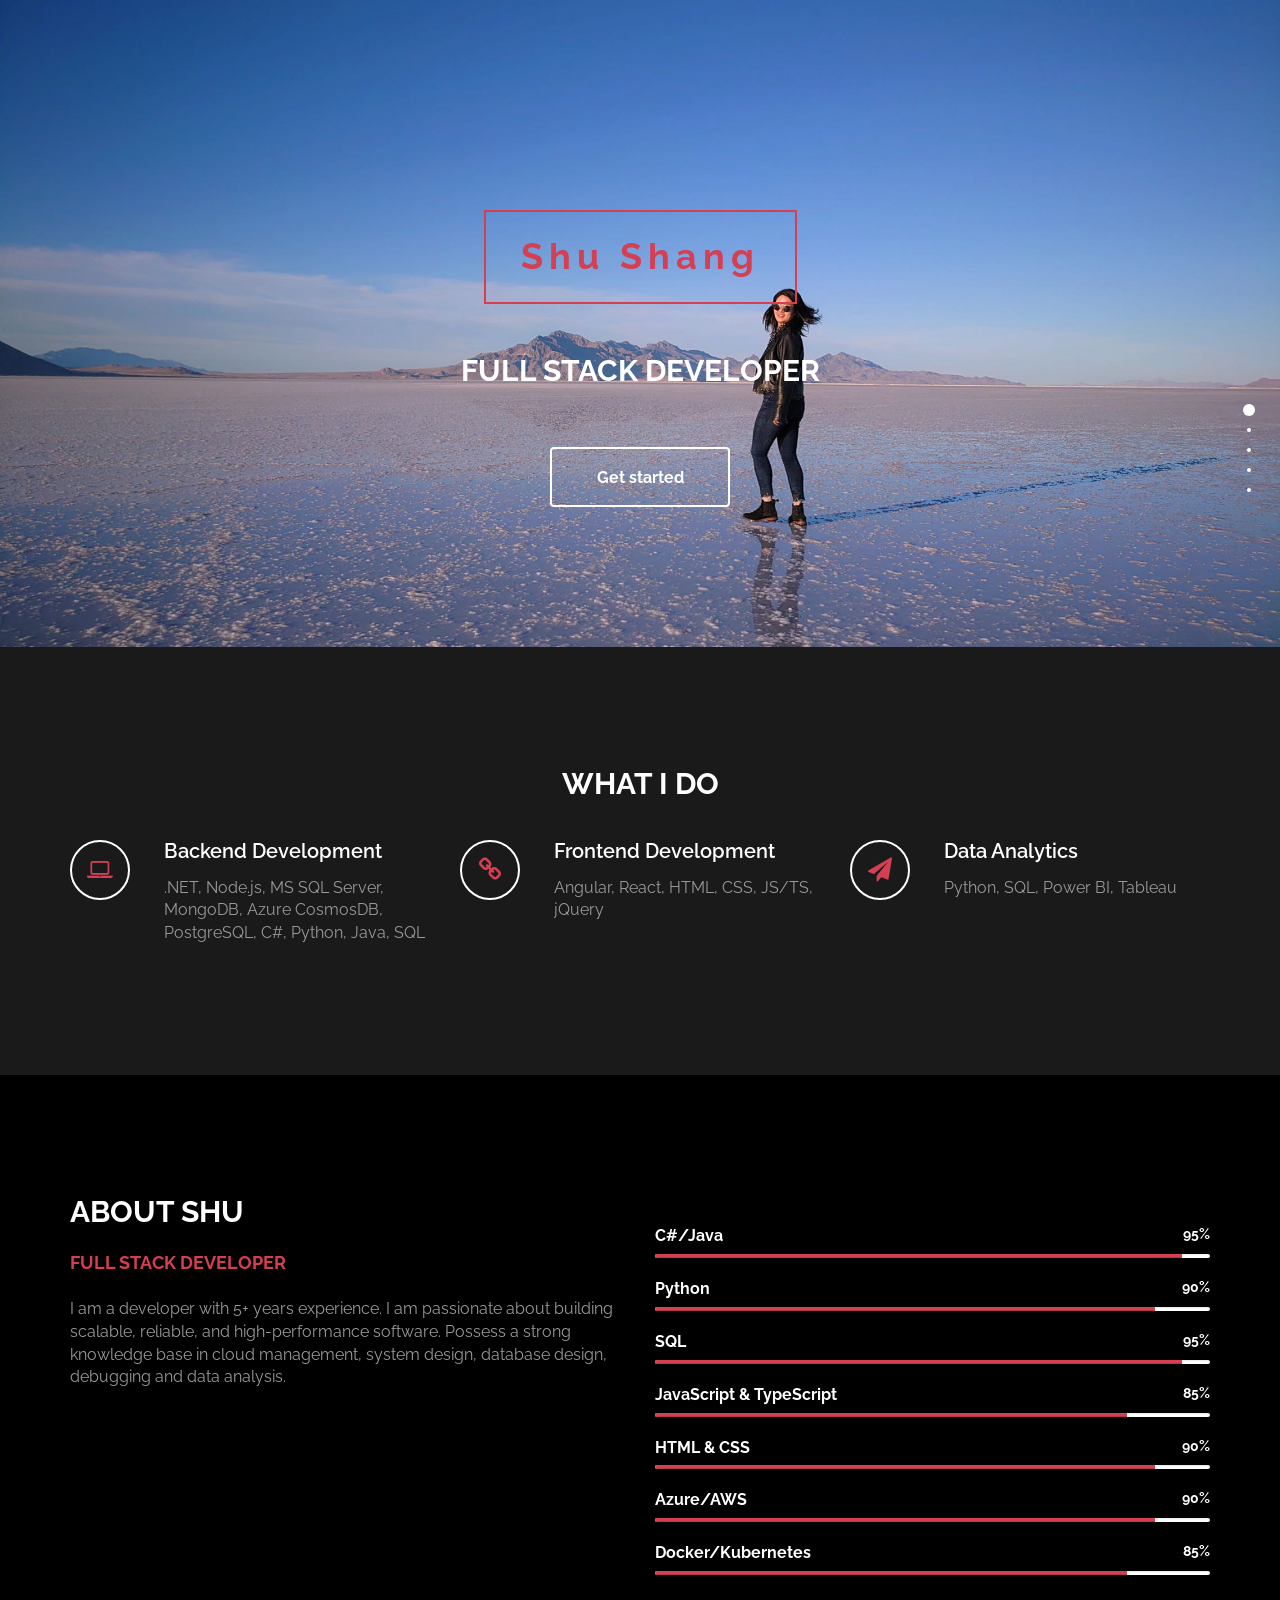
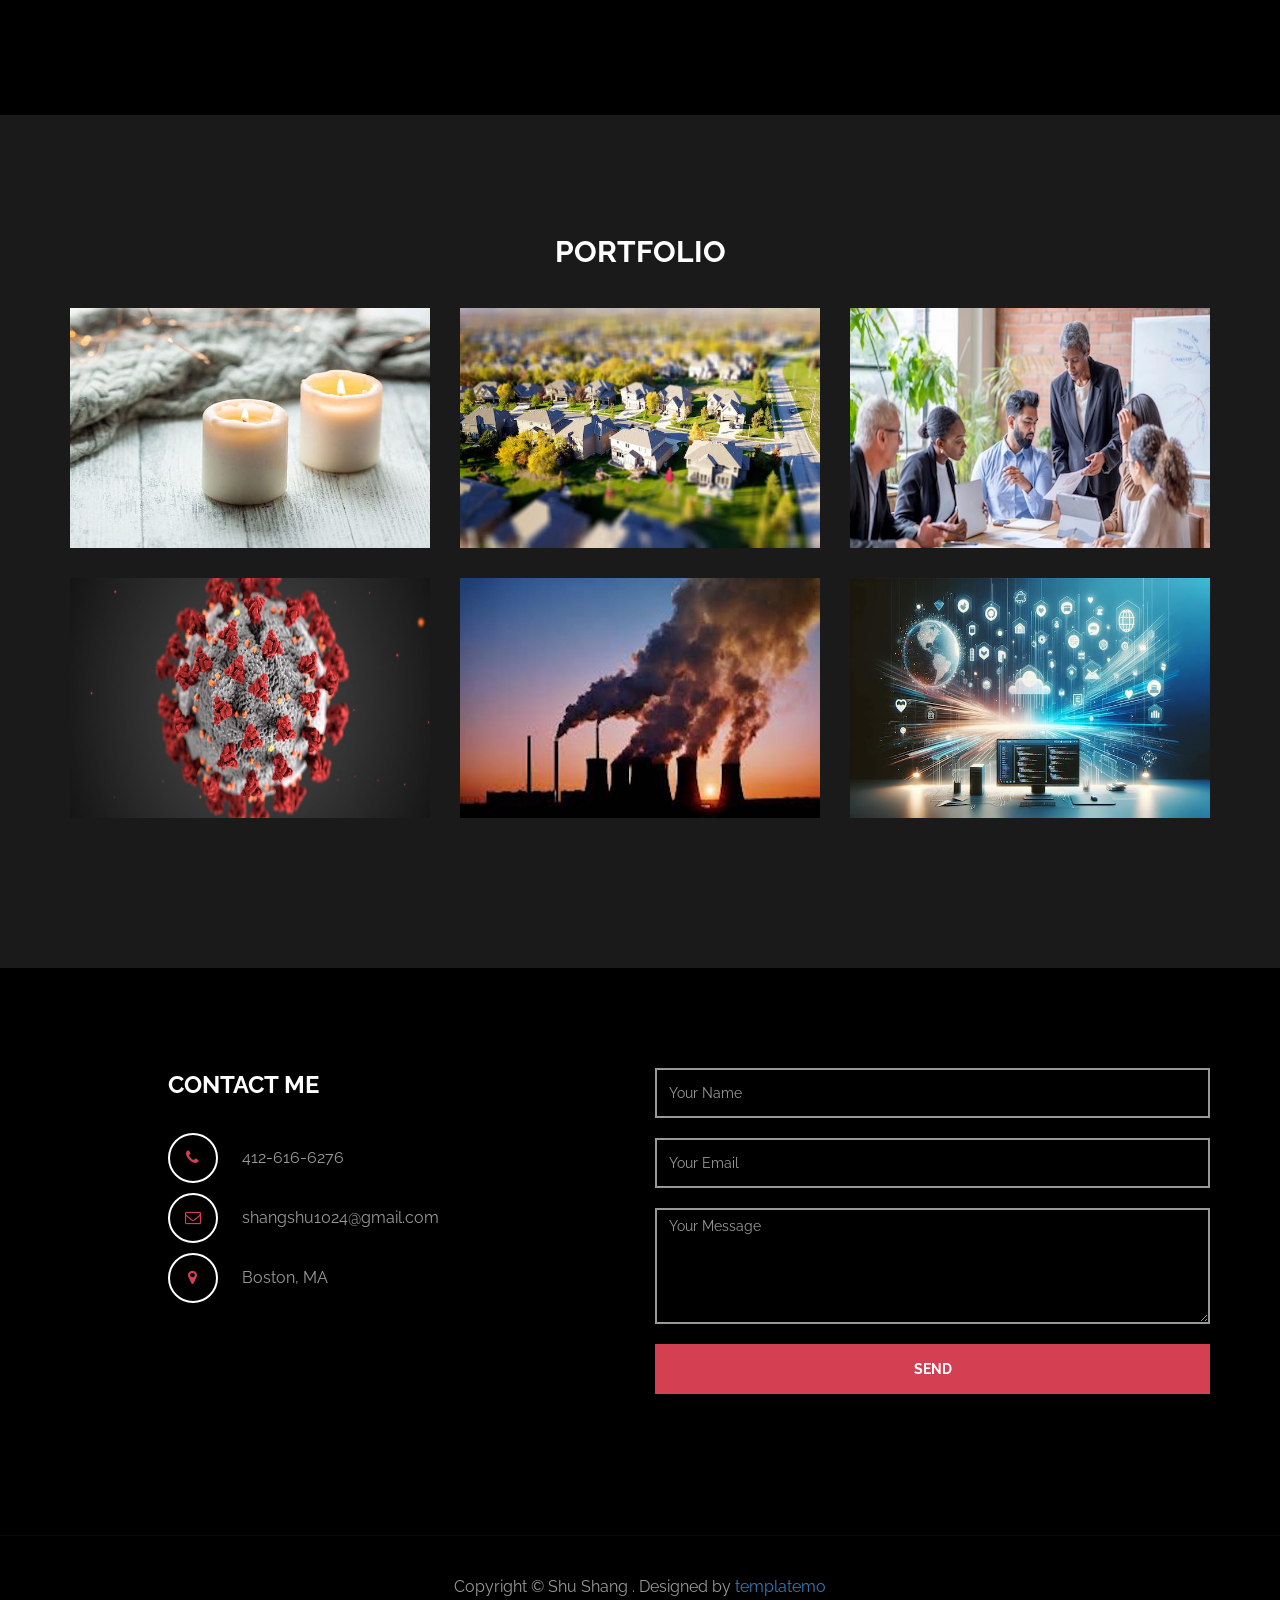
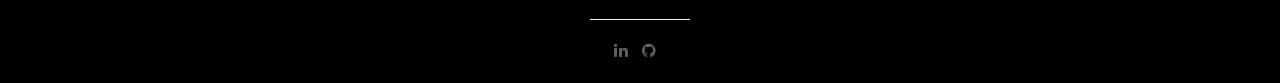
==== commit 81f02d0a: "update" ====
--- a/index.html
+++ b/index.html
@@ -114,7 +114,7 @@
 						
 					</div>
 					<div class="col-md-6 col-xs-11 wow fadeInRight" data-wow-delay="0.9s">
-						<span class="text-top">C# <small>95%</small></span>
+						<span class="text-top">C#/Java<small>95%</small></span>
 							<div class="progress">
 								<div class="progress-bar progress-bar-danger" role="progressbar" aria-valuenow="60" aria-valuemin="0" aria-valuemax="100" style="width: 95%;"></div>
 							</div>
@@ -135,6 +135,10 @@
 								<div class="progress-bar progress-bar-danger" role="progressbar" aria-valuenow="60" aria-valuemin="0" aria-valuemax="100" style="width: 90%;"></div>
 							</div>
 						<span>Azure/AWS <small>90%</small></span>
+						<div class="progress">
+							<div class="progress-bar progress-bar-danger" role="progressbar" aria-valuenow="60" aria-valuemin="0" aria-valuemax="100" style="width: 90%;"></div>
+						</div>
+						<span>Docker/Kubernetes<small>85%</small></span>
 						<div class="progress">
 							<div class="progress-bar progress-bar-danger" role="progressbar" aria-valuenow="60" aria-valuemin="0" aria-valuemax="100" style="width: 85%;"></div>
 						</div>
